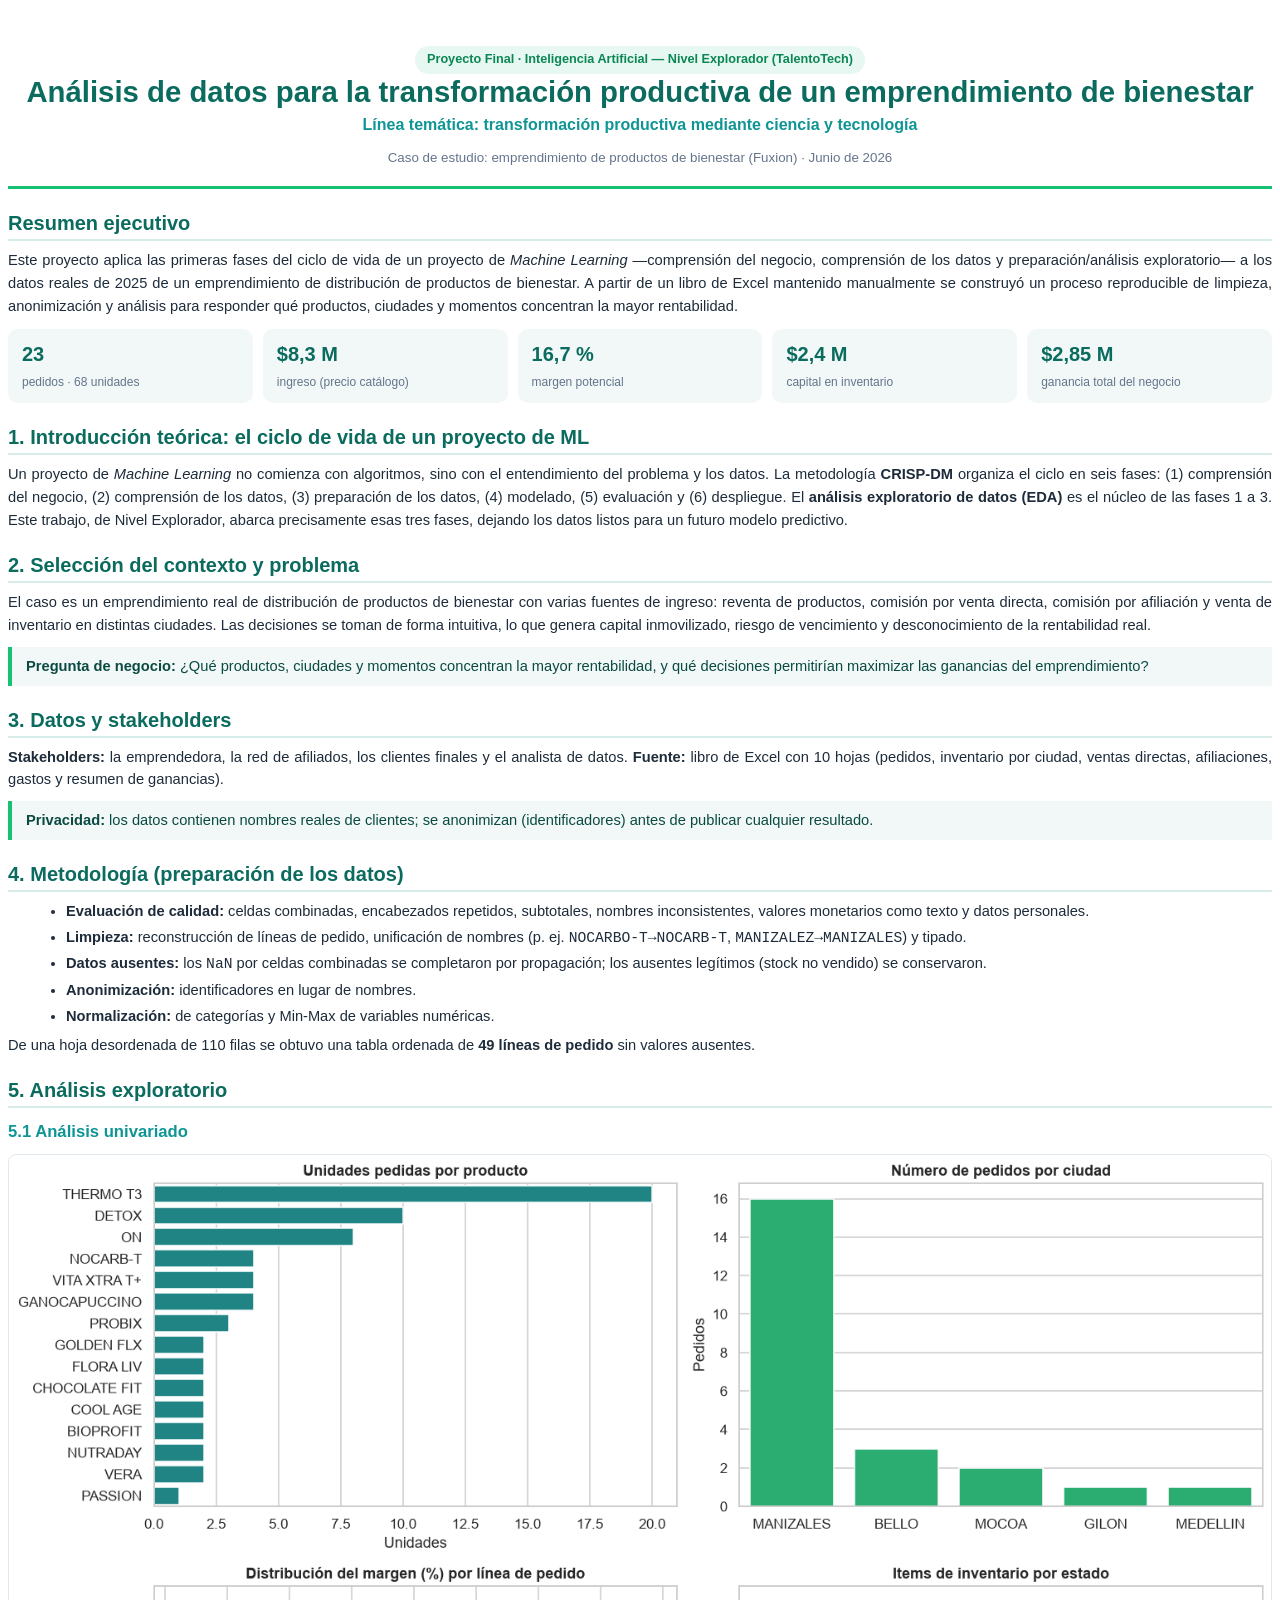
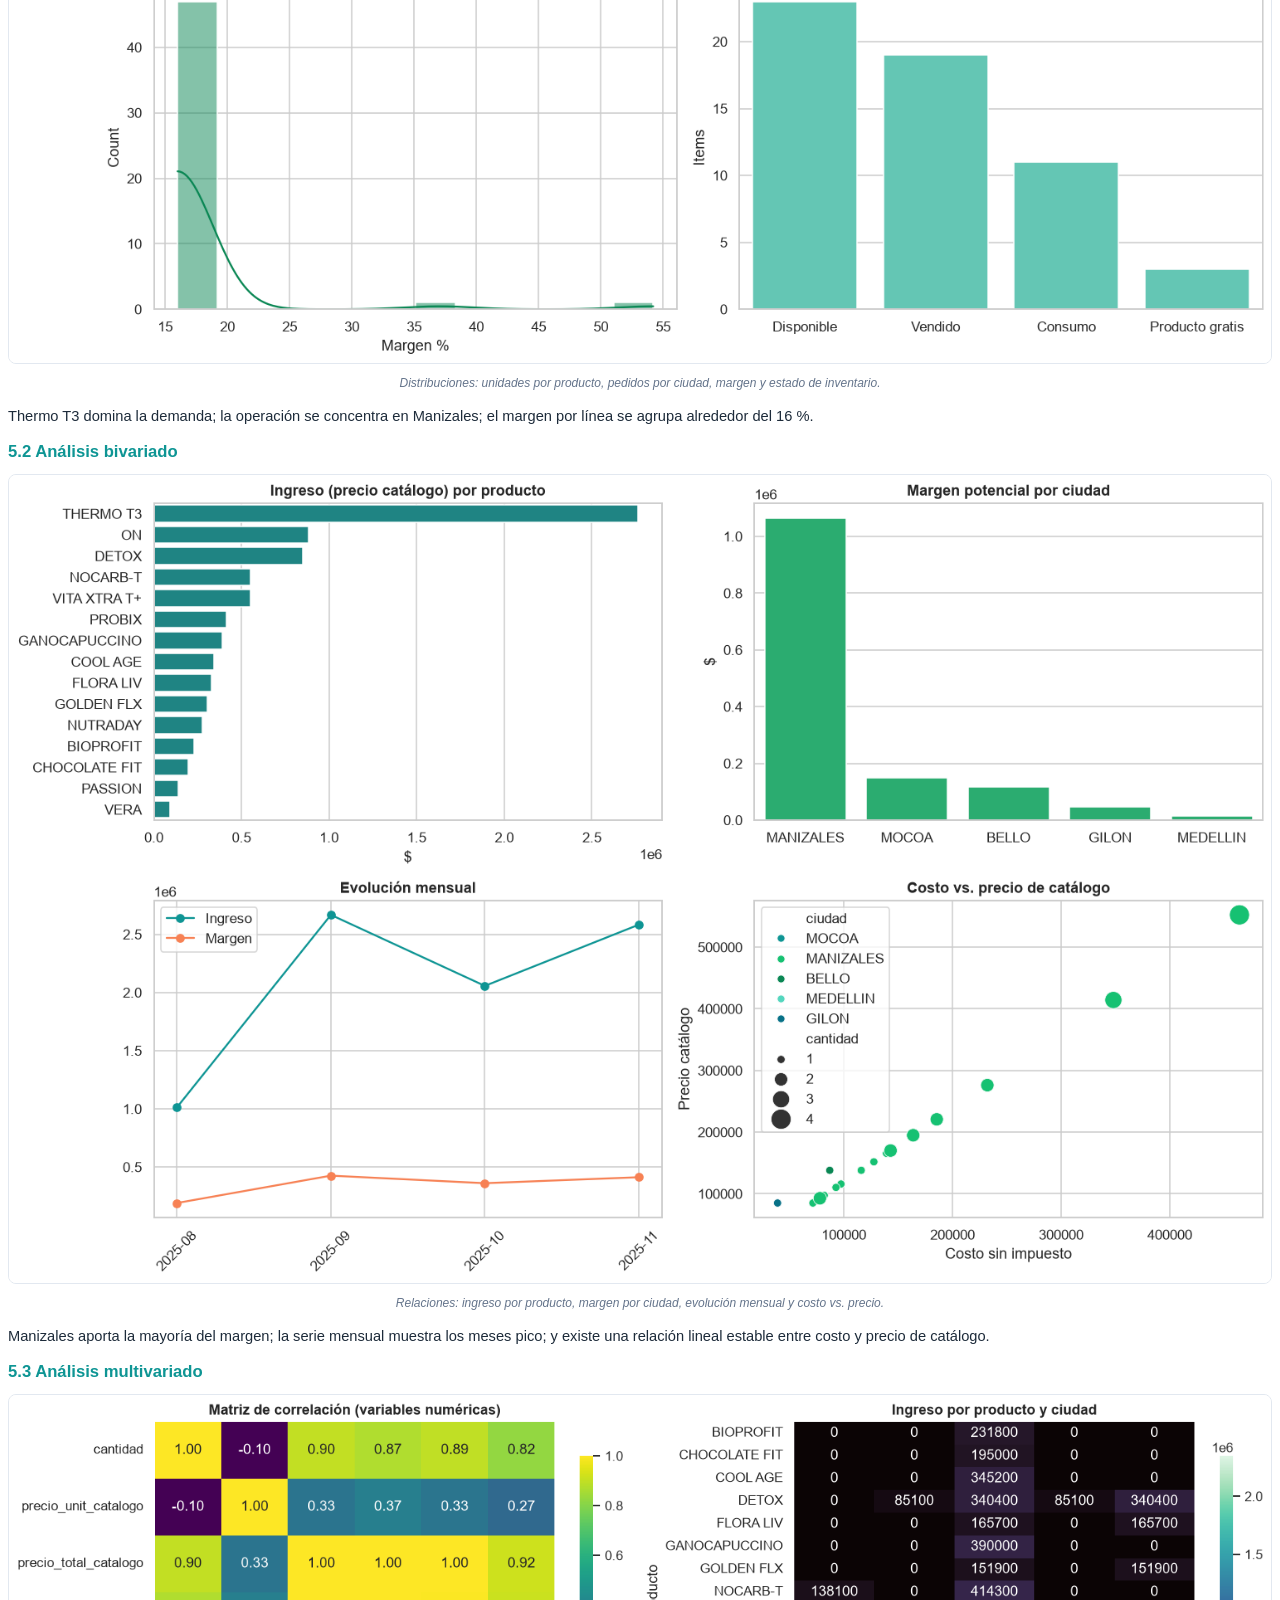
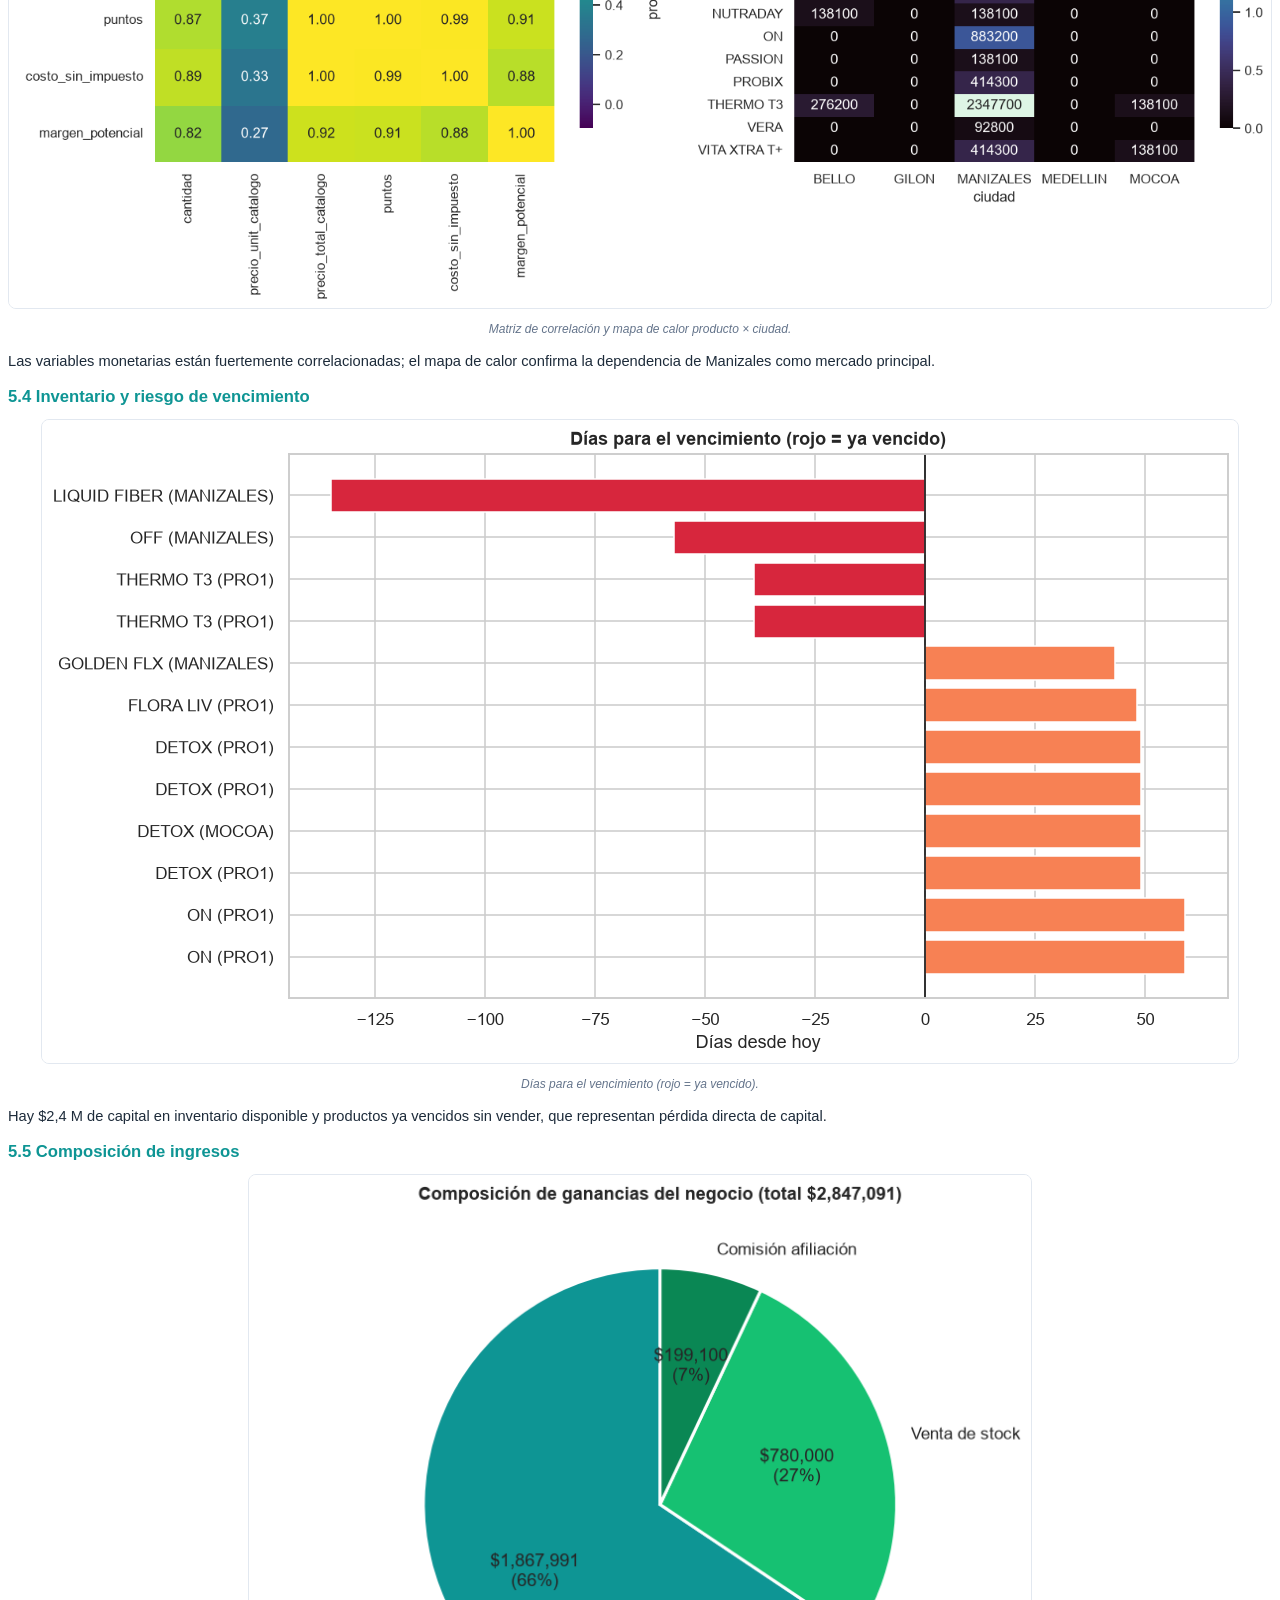
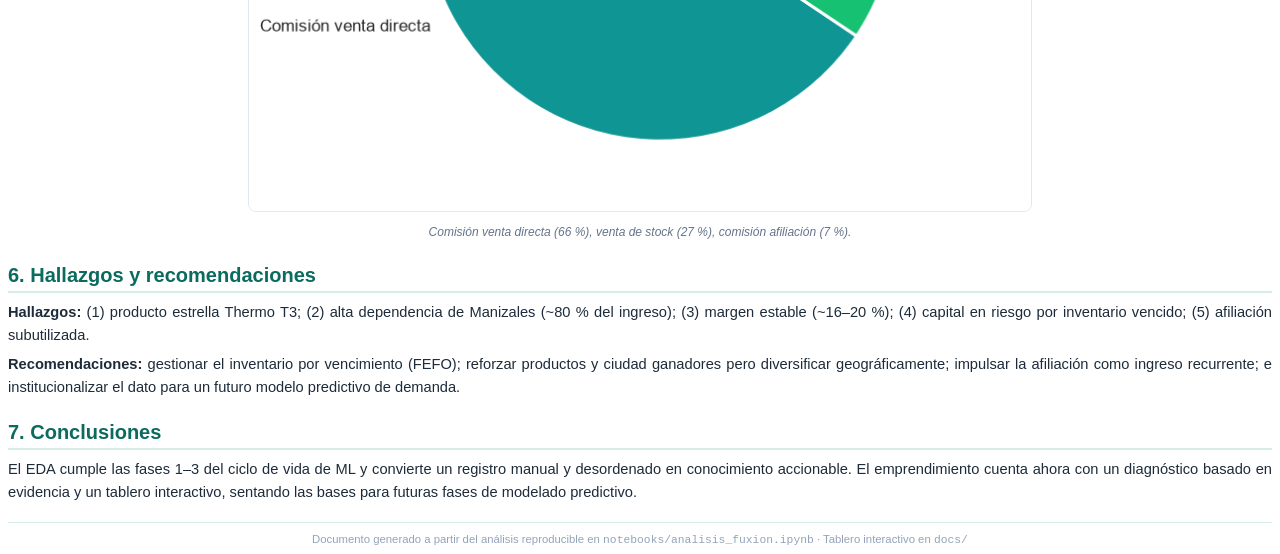
==== informe/informe.html @ 834c7122 "Informe del proyecto en PDF y guia de uso - Informe en Markdown, HTML imprimible y PDF con el analis" ====
<!DOCTYPE html>
<html lang="es">
<head>
<meta charset="UTF-8" />
<title>Informe — Análisis de datos Fuxion</title>
<style>
  @page { size: A4; margin: 18mm 16mm; }
  * { box-sizing: border-box; }
  body { font-family: "Segoe UI", Arial, sans-serif; color: #1d2b3a; line-height: 1.55; font-size: 11pt; }
  h1,h2,h3 { color: #0a6b5e; line-height: 1.2; }
  h1 { font-size: 22pt; margin: 0 0 4px; }
  h2 { font-size: 15pt; margin: 22px 0 8px; border-bottom: 2px solid #d7ece8; padding-bottom: 4px; }
  h3 { font-size: 12.5pt; margin: 14px 0 4px; color: #0e9594; }
  p { margin: 6px 0; text-align: justify; }
  .portada { text-align: center; padding: 30px 0 18px; border-bottom: 3px solid #16C172; margin-bottom: 18px; }
  .portada .sub { color: #0e9594; font-weight: 600; font-size: 12pt; }
  .portada .meta { color: #64748b; font-size: 10pt; margin-top: 10px; }
  .tag { display:inline-block; background:#e7f7f2; color:#0a8754; padding:4px 12px; border-radius:999px; font-size:9.5pt; font-weight:600; margin-top:8px;}
  blockquote { background:#f1f8f7; border-left:4px solid #16C172; margin:10px 0; padding:8px 14px; color:#0a4a42; }
  figure { margin: 12px 0; text-align: center; page-break-inside: avoid; }
  figure img { max-width: 100%; border: 1px solid #e2e8f0; border-radius: 8px; }
  figcaption { font-size: 9pt; color: #64748b; margin-top: 4px; font-style: italic; }
  ul, ol { margin: 6px 0 6px 18px; }
  li { margin: 3px 0; }
  table { width:100%; border-collapse: collapse; font-size: 9.5pt; margin: 8px 0; }
  th,td { border:1px solid #d7ece8; padding:5px 8px; text-align:right; }
  th { background:#0e9594; color:#fff; } td:first-child, th:first-child { text-align:left; }
  .kpis { display:flex; flex-wrap:wrap; gap:10px; margin:12px 0; }
  .kpi { flex:1 1 150px; background:#f1f8f7; border-radius:10px; padding:10px 14px; }
  .kpi b { display:block; font-size:15pt; color:#0a6b5e; }
  .kpi span { font-size:9pt; color:#64748b; }
  .pagebreak { page-break-before: always; }
  .footer { margin-top:18px; border-top:1px solid #d7ece8; padding-top:8px; font-size:8.5pt; color:#94a3b8; text-align:center; }
</style>
</head>
<body>

<div class="portada">
  <div class="tag">Proyecto Final · Inteligencia Artificial — Nivel Explorador (TalentoTech)</div>
  <h1>Análisis de datos para la transformación productiva de un emprendimiento de bienestar</h1>
  <div class="sub">Línea temática: transformación productiva mediante ciencia y tecnología</div>
  <div class="meta">Caso de estudio: emprendimiento de productos de bienestar (Fuxion) · Junio de 2026</div>
</div>

<h2>Resumen ejecutivo</h2>
<p>Este proyecto aplica las primeras fases del ciclo de vida de un proyecto de <i>Machine
Learning</i> —comprensión del negocio, comprensión de los datos y preparación/análisis
exploratorio— a los datos reales de 2025 de un emprendimiento de distribución de productos de
bienestar. A partir de un libro de Excel mantenido manualmente se construyó un proceso
reproducible de limpieza, anonimización y análisis para responder qué productos, ciudades y
momentos concentran la mayor rentabilidad.</p>

<div class="kpis">
  <div class="kpi"><b>23</b><span>pedidos · 68 unidades</span></div>
  <div class="kpi"><b>$8,3 M</b><span>ingreso (precio catálogo)</span></div>
  <div class="kpi"><b>16,7 %</b><span>margen potencial</span></div>
  <div class="kpi"><b>$2,4 M</b><span>capital en inventario</span></div>
  <div class="kpi"><b>$2,85 M</b><span>ganancia total del negocio</span></div>
</div>

<h2>1. Introducción teórica: el ciclo de vida de un proyecto de ML</h2>
<p>Un proyecto de <i>Machine Learning</i> no comienza con algoritmos, sino con el
entendimiento del problema y los datos. La metodología <b>CRISP-DM</b> organiza el ciclo en
seis fases: (1) comprensión del negocio, (2) comprensión de los datos, (3) preparación de los
datos, (4) modelado, (5) evaluación y (6) despliegue. El <b>análisis exploratorio de datos
(EDA)</b> es el núcleo de las fases 1 a 3. Este trabajo, de Nivel Explorador, abarca
precisamente esas tres fases, dejando los datos listos para un futuro modelo predictivo.</p>

<h2>2. Selección del contexto y problema</h2>
<p>El caso es un emprendimiento real de distribución de productos de bienestar con varias
fuentes de ingreso: reventa de productos, comisión por venta directa, comisión por afiliación
y venta de inventario en distintas ciudades. Las decisiones se toman de forma intuitiva, lo
que genera capital inmovilizado, riesgo de vencimiento y desconocimiento de la rentabilidad
real.</p>
<blockquote><b>Pregunta de negocio:</b> ¿Qué productos, ciudades y momentos concentran la
mayor rentabilidad, y qué decisiones permitirían maximizar las ganancias del emprendimiento?</blockquote>

<h2>3. Datos y stakeholders</h2>
<p><b>Stakeholders:</b> la emprendedora, la red de afiliados, los clientes finales y el
analista de datos. <b>Fuente:</b> libro de Excel con 10 hojas (pedidos, inventario por ciudad,
ventas directas, afiliaciones, gastos y resumen de ganancias).</p>
<blockquote><b>Privacidad:</b> los datos contienen nombres reales de clientes; se anonimizan
(identificadores) antes de publicar cualquier resultado.</blockquote>

<h2>4. Metodología (preparación de los datos)</h2>
<ul>
  <li><b>Evaluación de calidad:</b> celdas combinadas, encabezados repetidos, subtotales,
  nombres inconsistentes, valores monetarios como texto y datos personales.</li>
  <li><b>Limpieza:</b> reconstrucción de líneas de pedido, unificación de nombres
  (p. ej. <code>NOCARBO-T→NOCARB-T</code>, <code>MANIZALEZ→MANIZALES</code>) y tipado.</li>
  <li><b>Datos ausentes:</b> los <code>NaN</code> por celdas combinadas se completaron por
  propagación; los ausentes legítimos (stock no vendido) se conservaron.</li>
  <li><b>Anonimización:</b> identificadores en lugar de nombres.</li>
  <li><b>Normalización:</b> de categorías y Min-Max de variables numéricas.</li>
</ul>
<p>De una hoja desordenada de 110 filas se obtuvo una tabla ordenada de <b>49 líneas de
pedido</b> sin valores ausentes.</p>

<div class="pagebreak"></div>
<h2>5. Análisis exploratorio</h2>

<h3>5.1 Análisis univariado</h3>
<figure><img src="figuras/univariado.png" alt="univariado" />
<figcaption>Distribuciones: unidades por producto, pedidos por ciudad, margen y estado de inventario.</figcaption></figure>
<p>Thermo T3 domina la demanda; la operación se concentra en Manizales; el margen por línea
se agrupa alrededor del 16 %.</p>

<h3>5.2 Análisis bivariado</h3>
<figure><img src="figuras/bivariado.png" alt="bivariado" />
<figcaption>Relaciones: ingreso por producto, margen por ciudad, evolución mensual y costo vs. precio.</figcaption></figure>
<p>Manizales aporta la mayoría del margen; la serie mensual muestra los meses pico; y existe
una relación lineal estable entre costo y precio de catálogo.</p>

<h3>5.3 Análisis multivariado</h3>
<figure><img src="figuras/multivariado.png" alt="multivariado" />
<figcaption>Matriz de correlación y mapa de calor producto × ciudad.</figcaption></figure>
<p>Las variables monetarias están fuertemente correlacionadas; el mapa de calor confirma la
dependencia de Manizales como mercado principal.</p>

<h3>5.4 Inventario y riesgo de vencimiento</h3>
<figure><img src="figuras/vencimientos.png" alt="vencimientos" />
<figcaption>Días para el vencimiento (rojo = ya vencido).</figcaption></figure>
<p>Hay $2,4 M de capital en inventario disponible y productos ya vencidos sin vender, que
representan pérdida directa de capital.</p>

<h3>5.5 Composición de ingresos</h3>
<figure><img src="figuras/ingresos.png" alt="ingresos" style="max-width:62%" />
<figcaption>Comisión venta directa (66 %), venta de stock (27 %), comisión afiliación (7 %).</figcaption></figure>

<h2>6. Hallazgos y recomendaciones</h2>
<p><b>Hallazgos:</b> (1) producto estrella Thermo T3; (2) alta dependencia de Manizales
(~80 % del ingreso); (3) margen estable (~16–20 %); (4) capital en riesgo por inventario
vencido; (5) afiliación subutilizada.</p>
<p><b>Recomendaciones:</b> gestionar el inventario por vencimiento (FEFO); reforzar productos
y ciudad ganadores pero diversificar geográficamente; impulsar la afiliación como ingreso
recurrente; e institucionalizar el dato para un futuro modelo predictivo de demanda.</p>

<h2>7. Conclusiones</h2>
<p>El EDA cumple las fases 1–3 del ciclo de vida de ML y convierte un registro manual y
desordenado en conocimiento accionable. El emprendimiento cuenta ahora con un diagnóstico
basado en evidencia y un tablero interactivo, sentando las bases para futuras fases de
modelado predictivo.</p>

<div class="footer">Documento generado a partir del análisis reproducible en
<code>notebooks/analisis_fuxion.ipynb</code> · Tablero interactivo en <code>docs/</code></div>

</body>
</html>
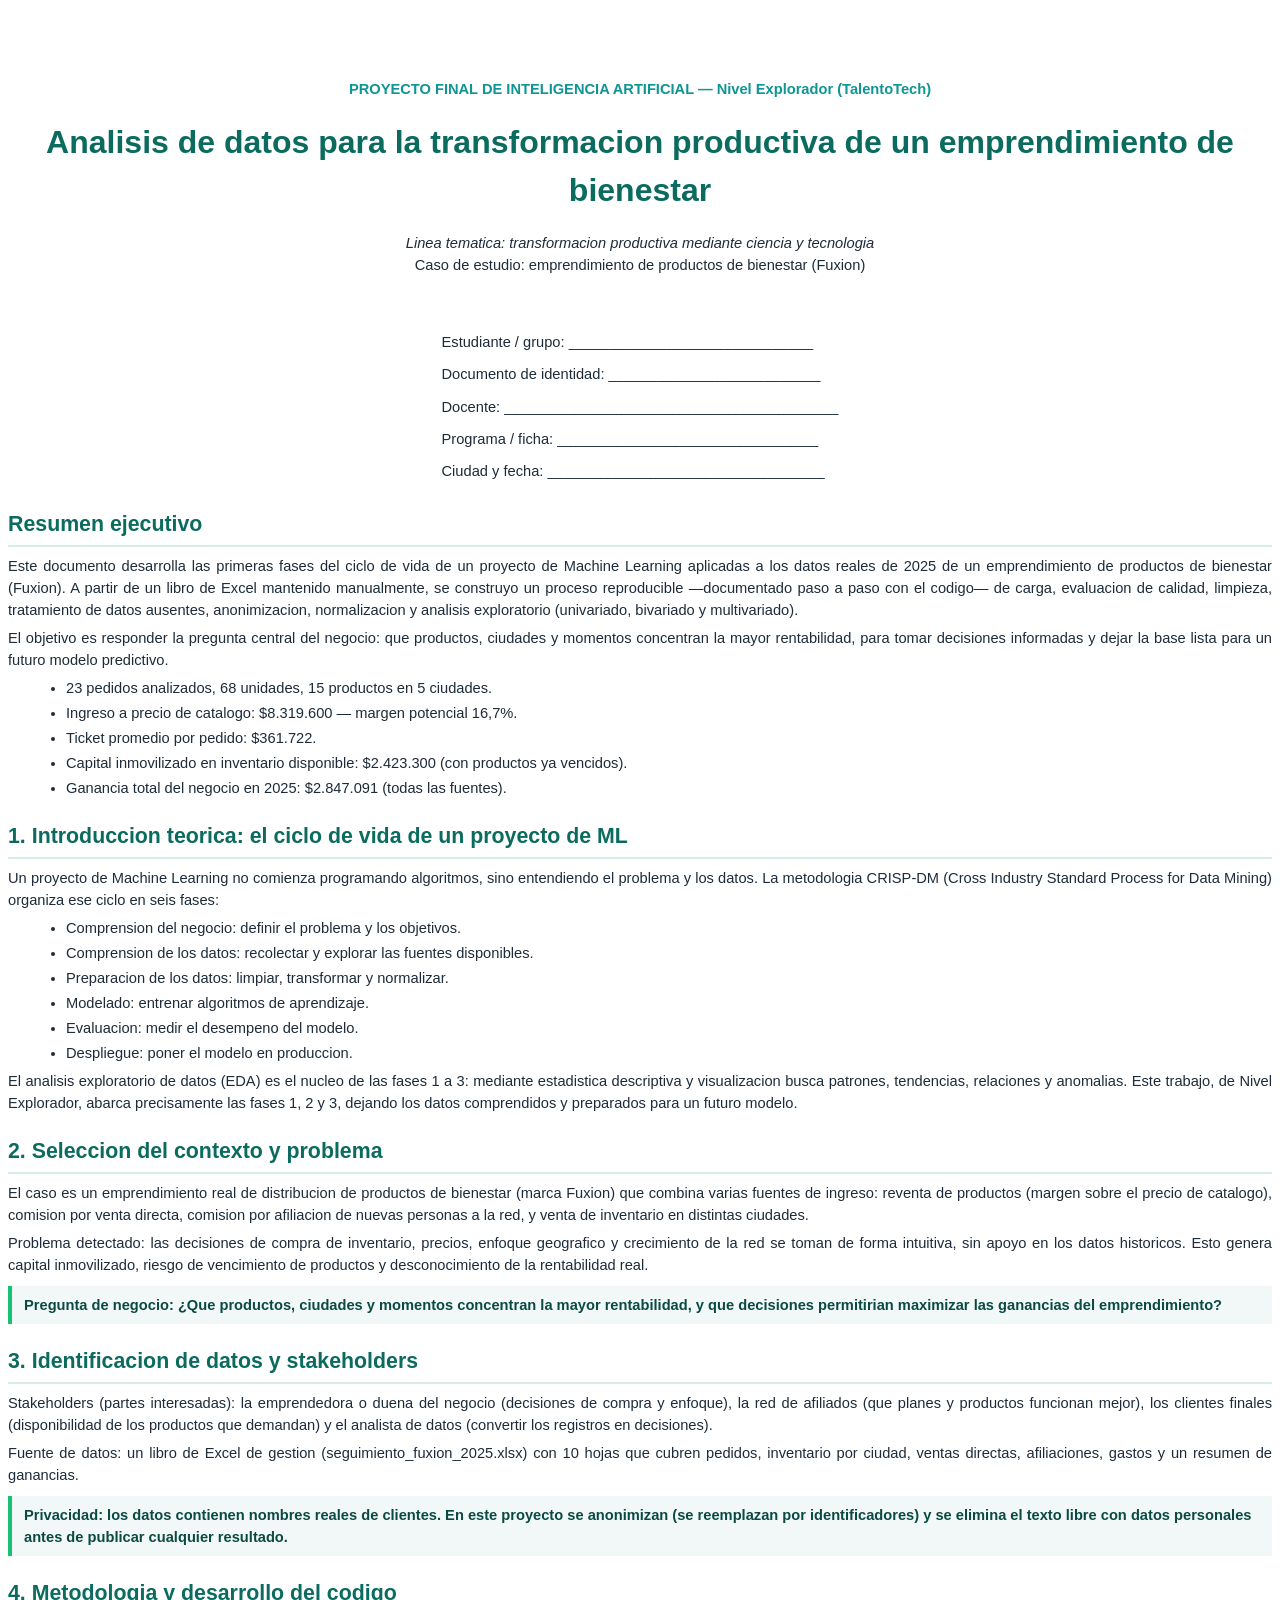
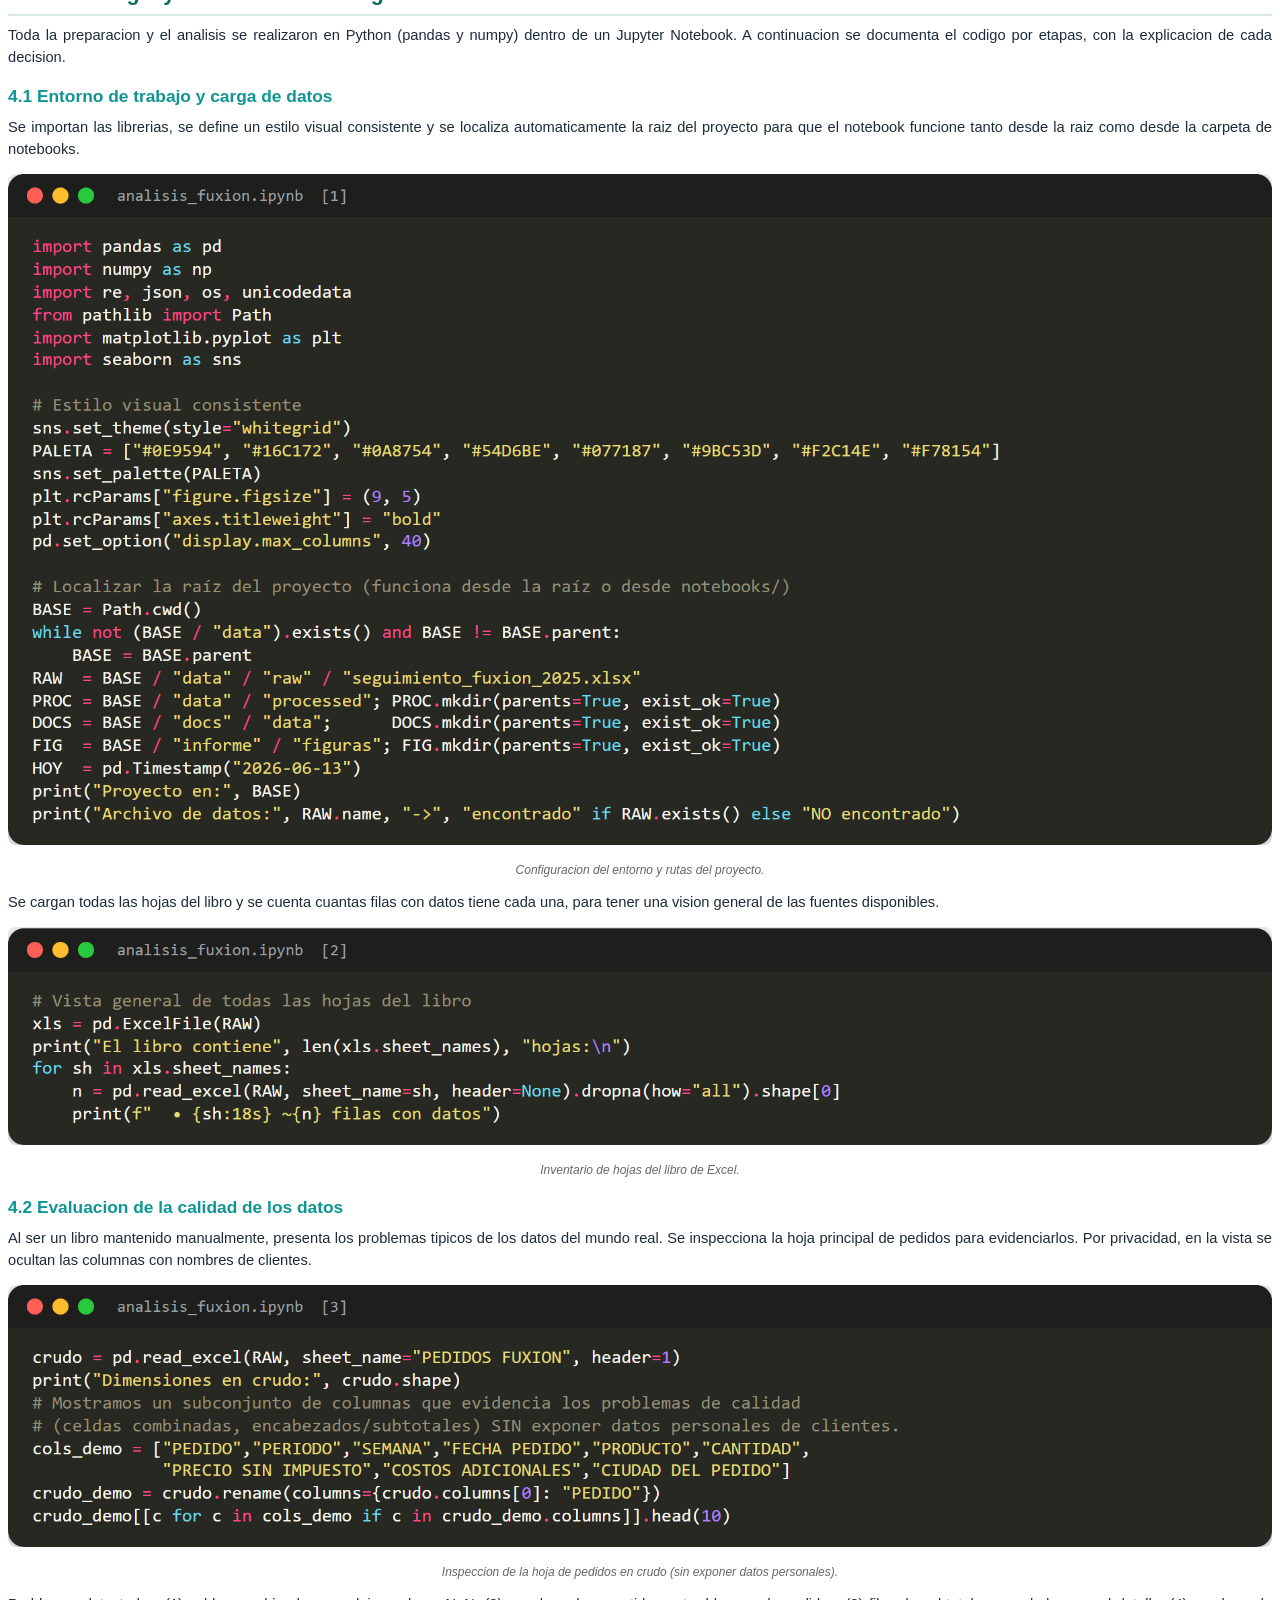
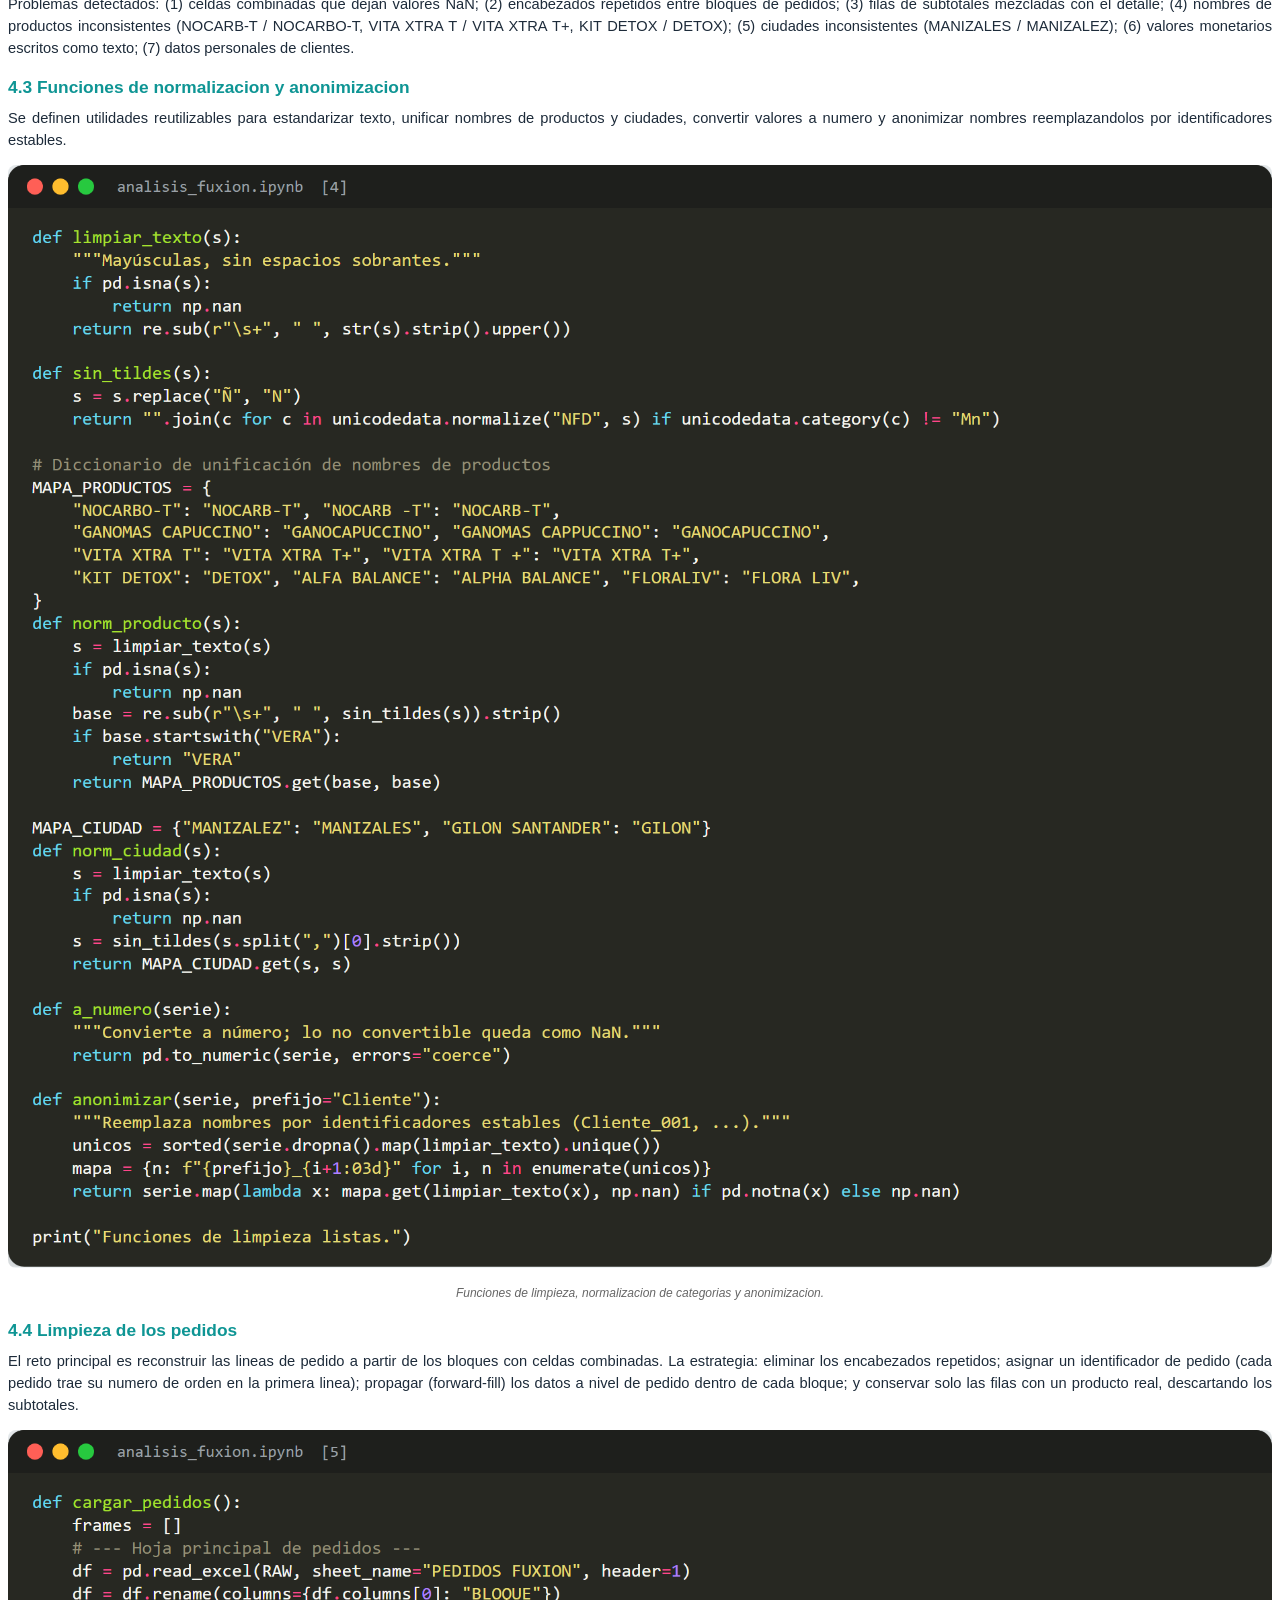
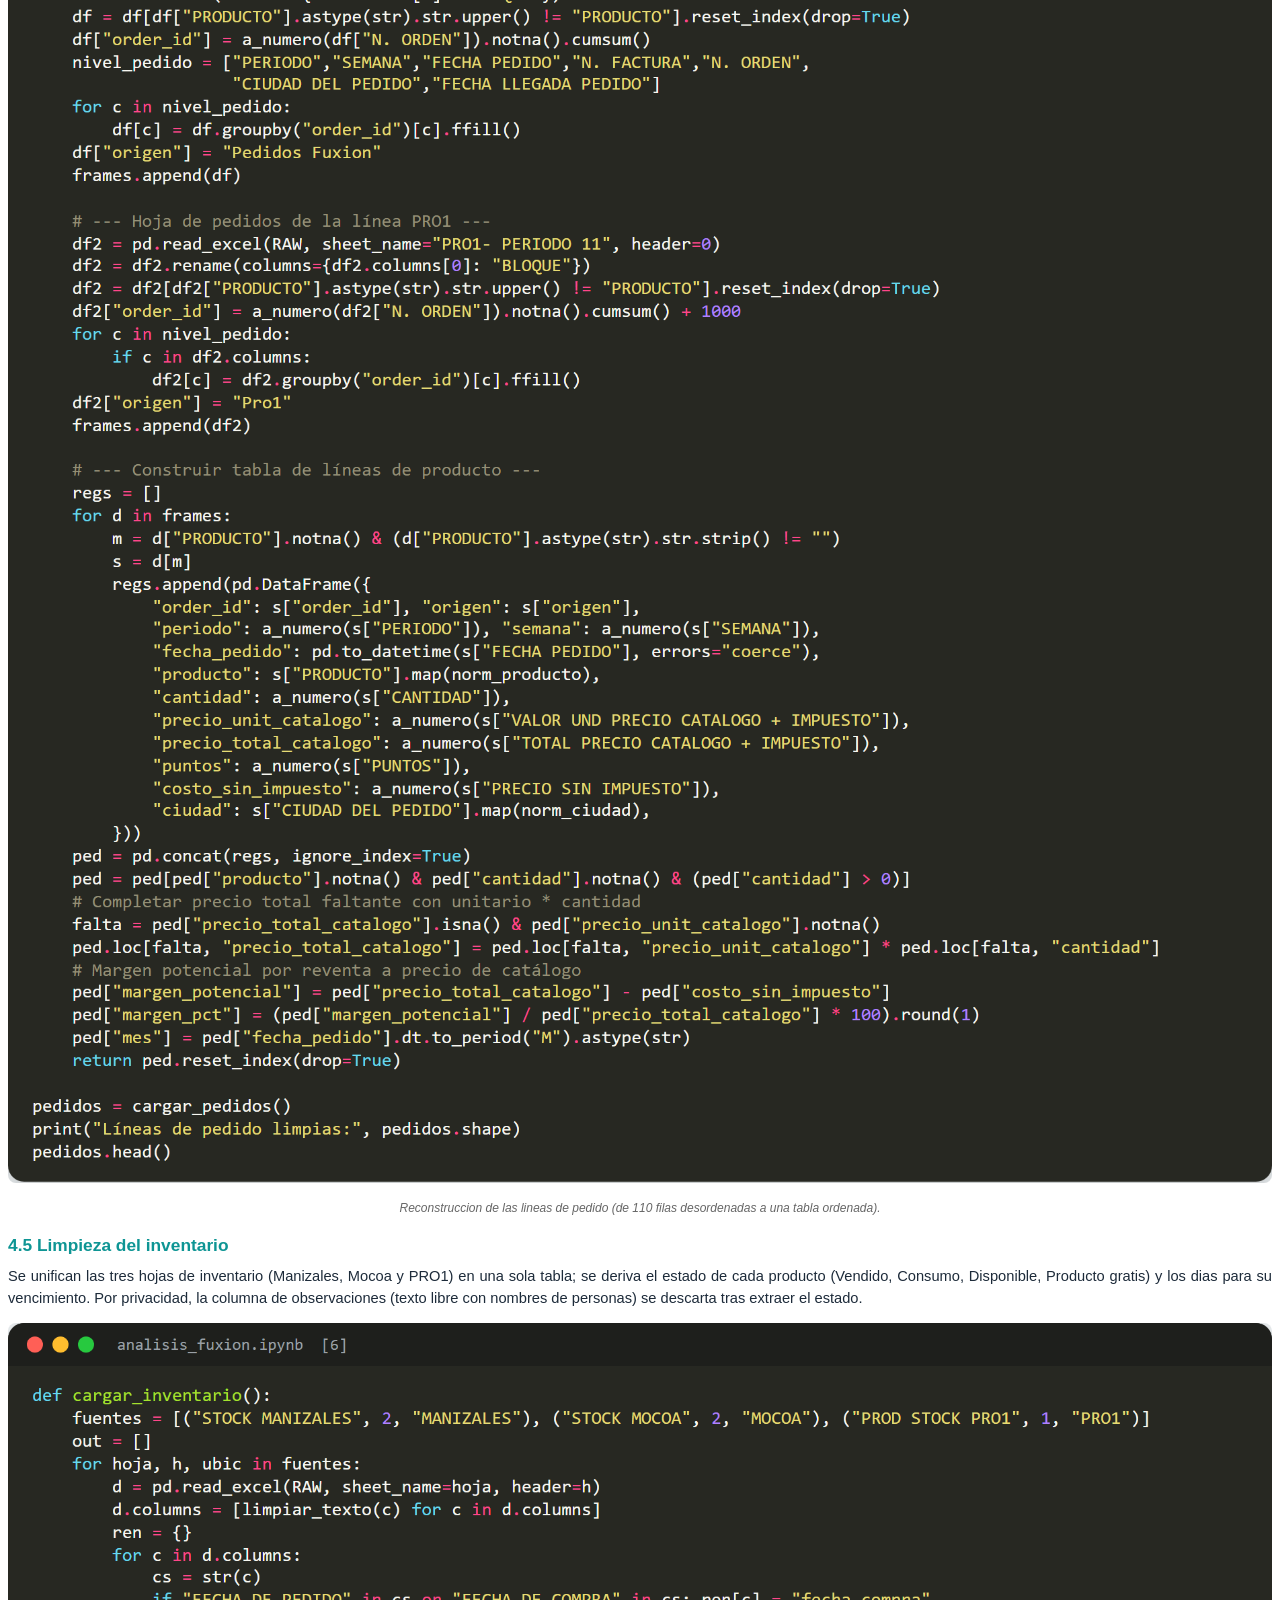
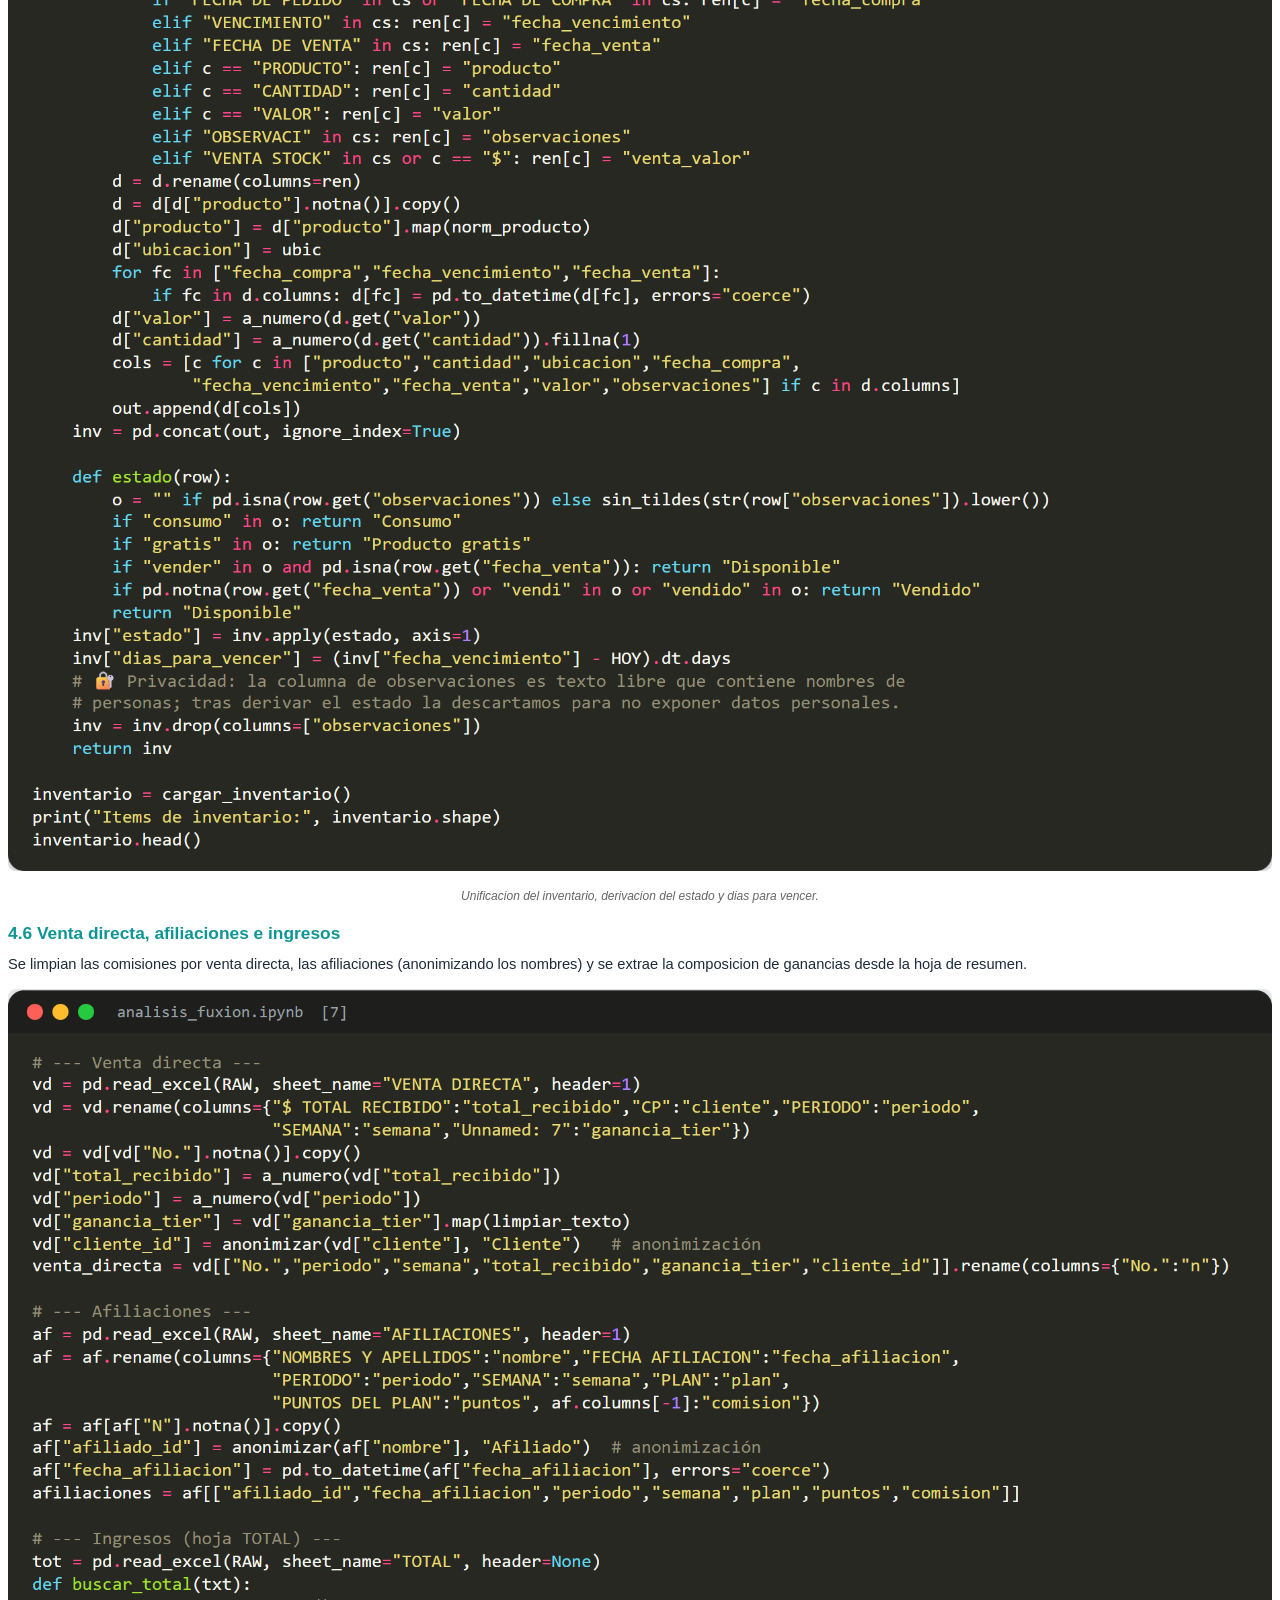
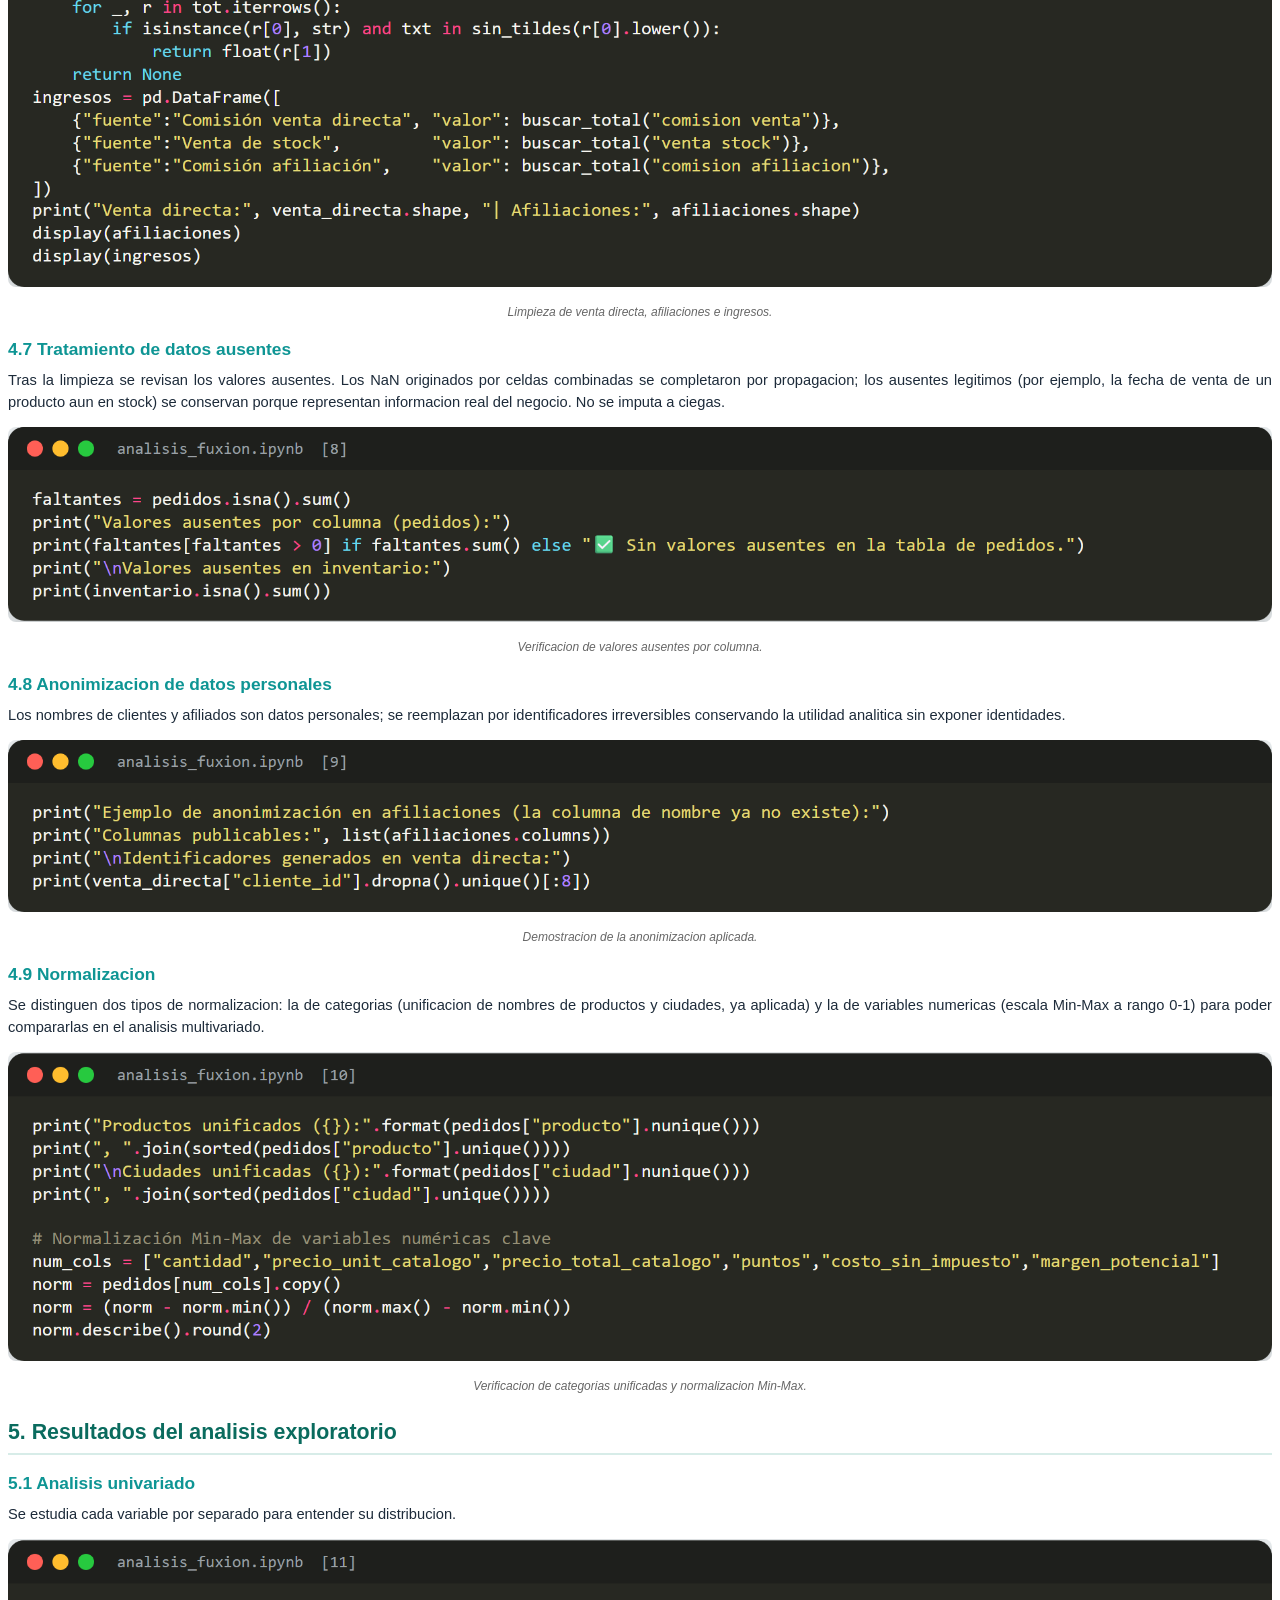
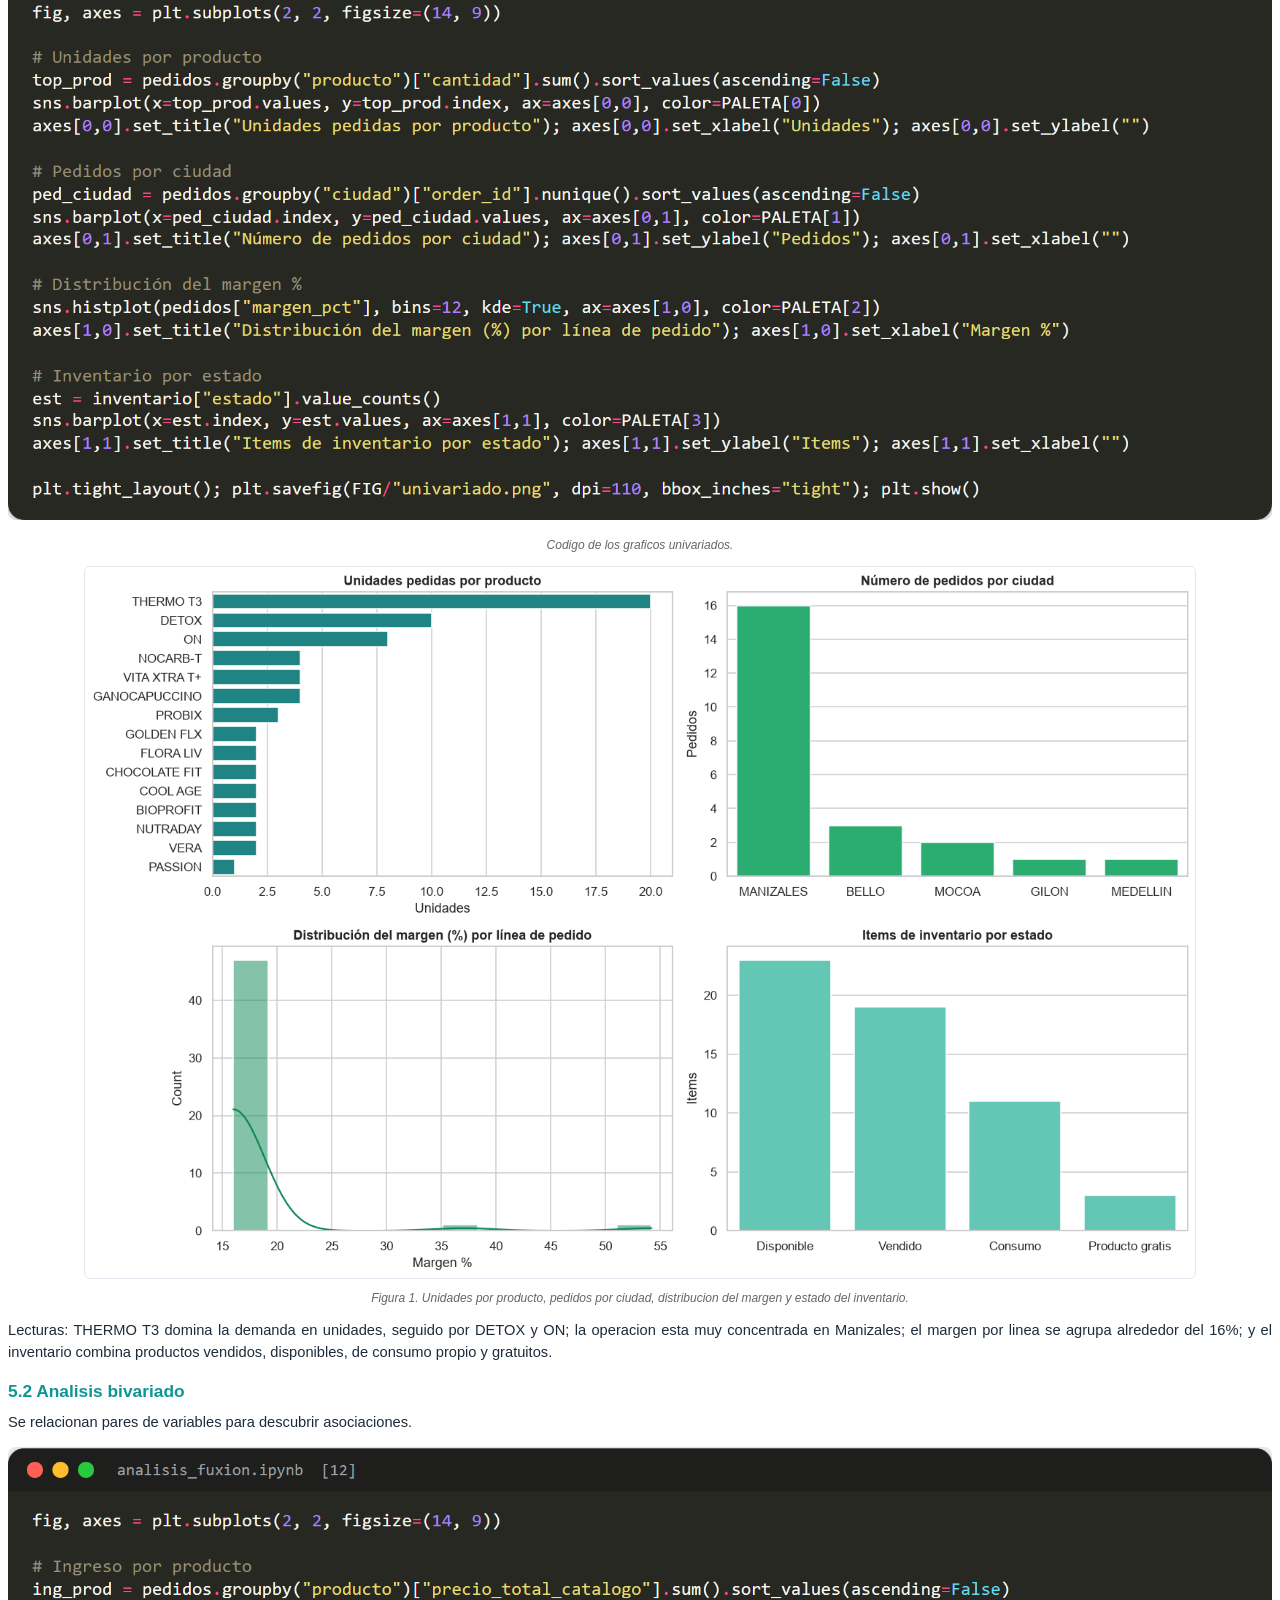
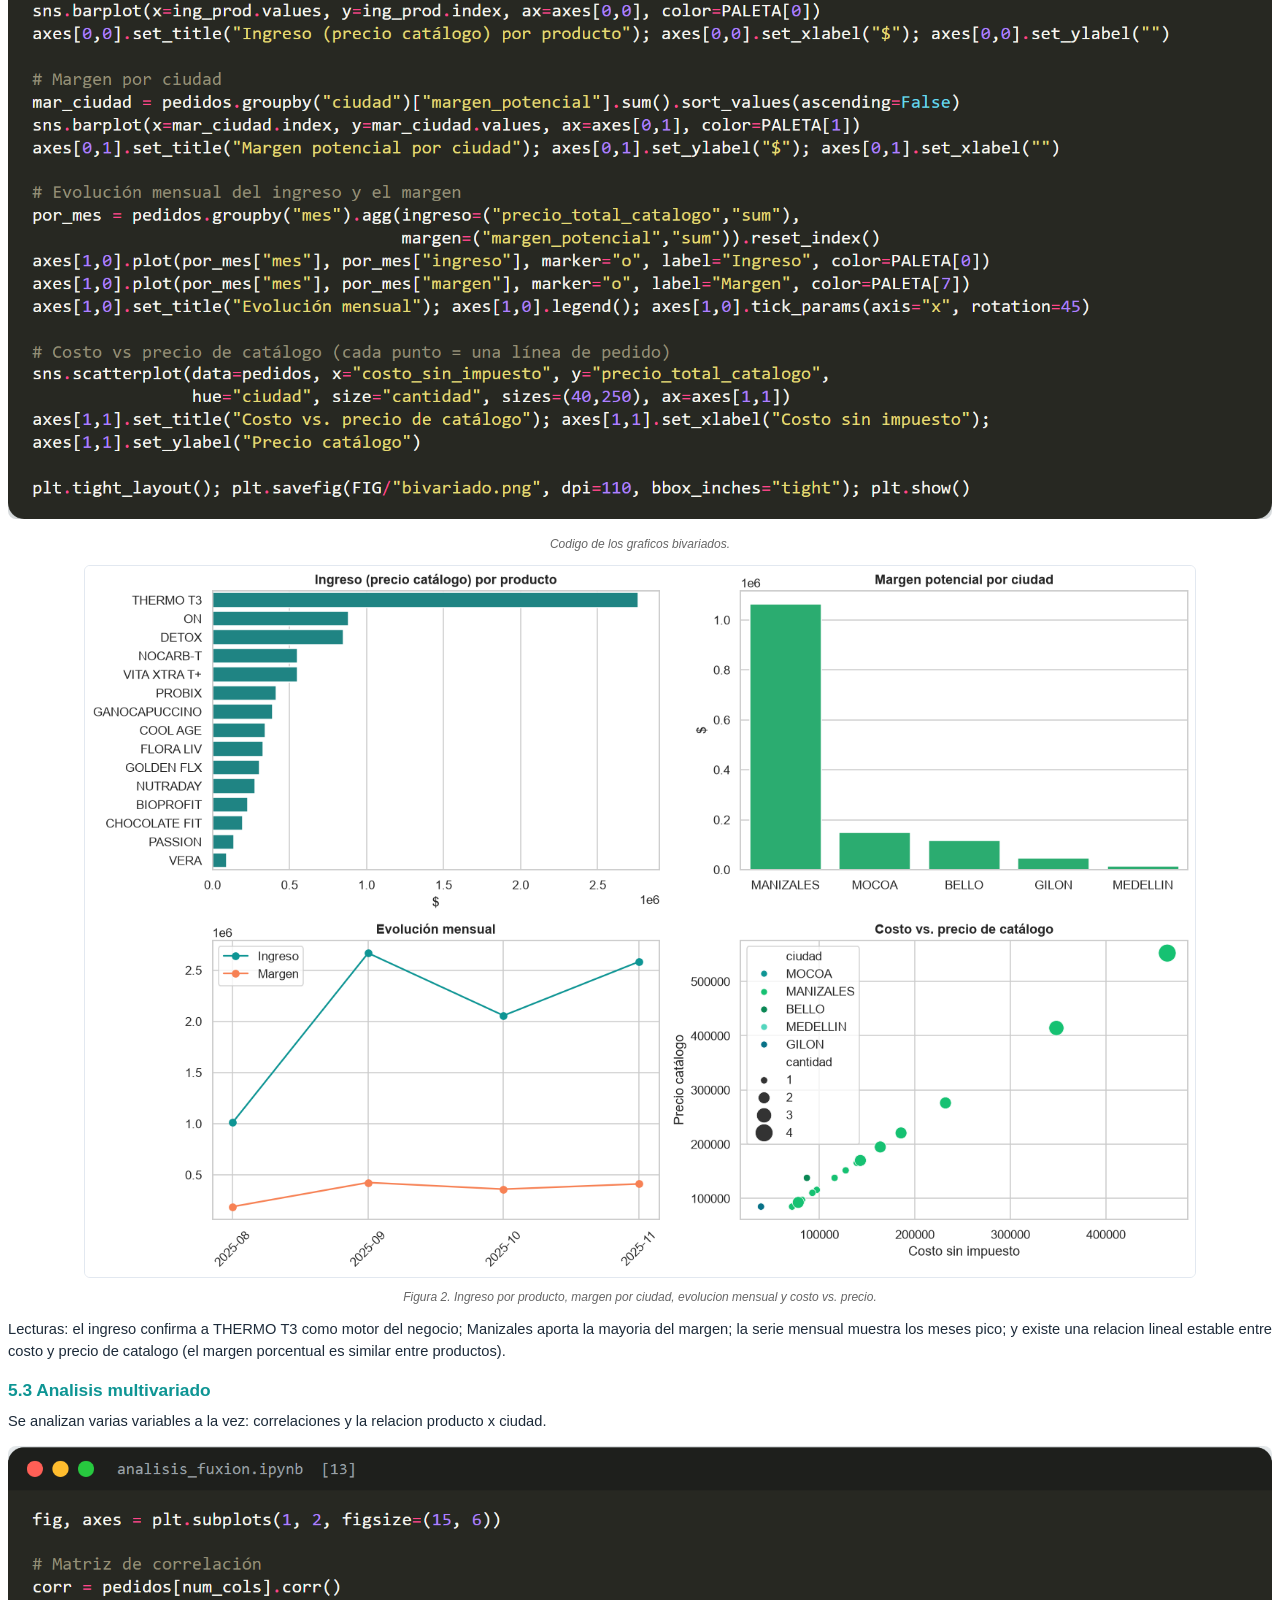
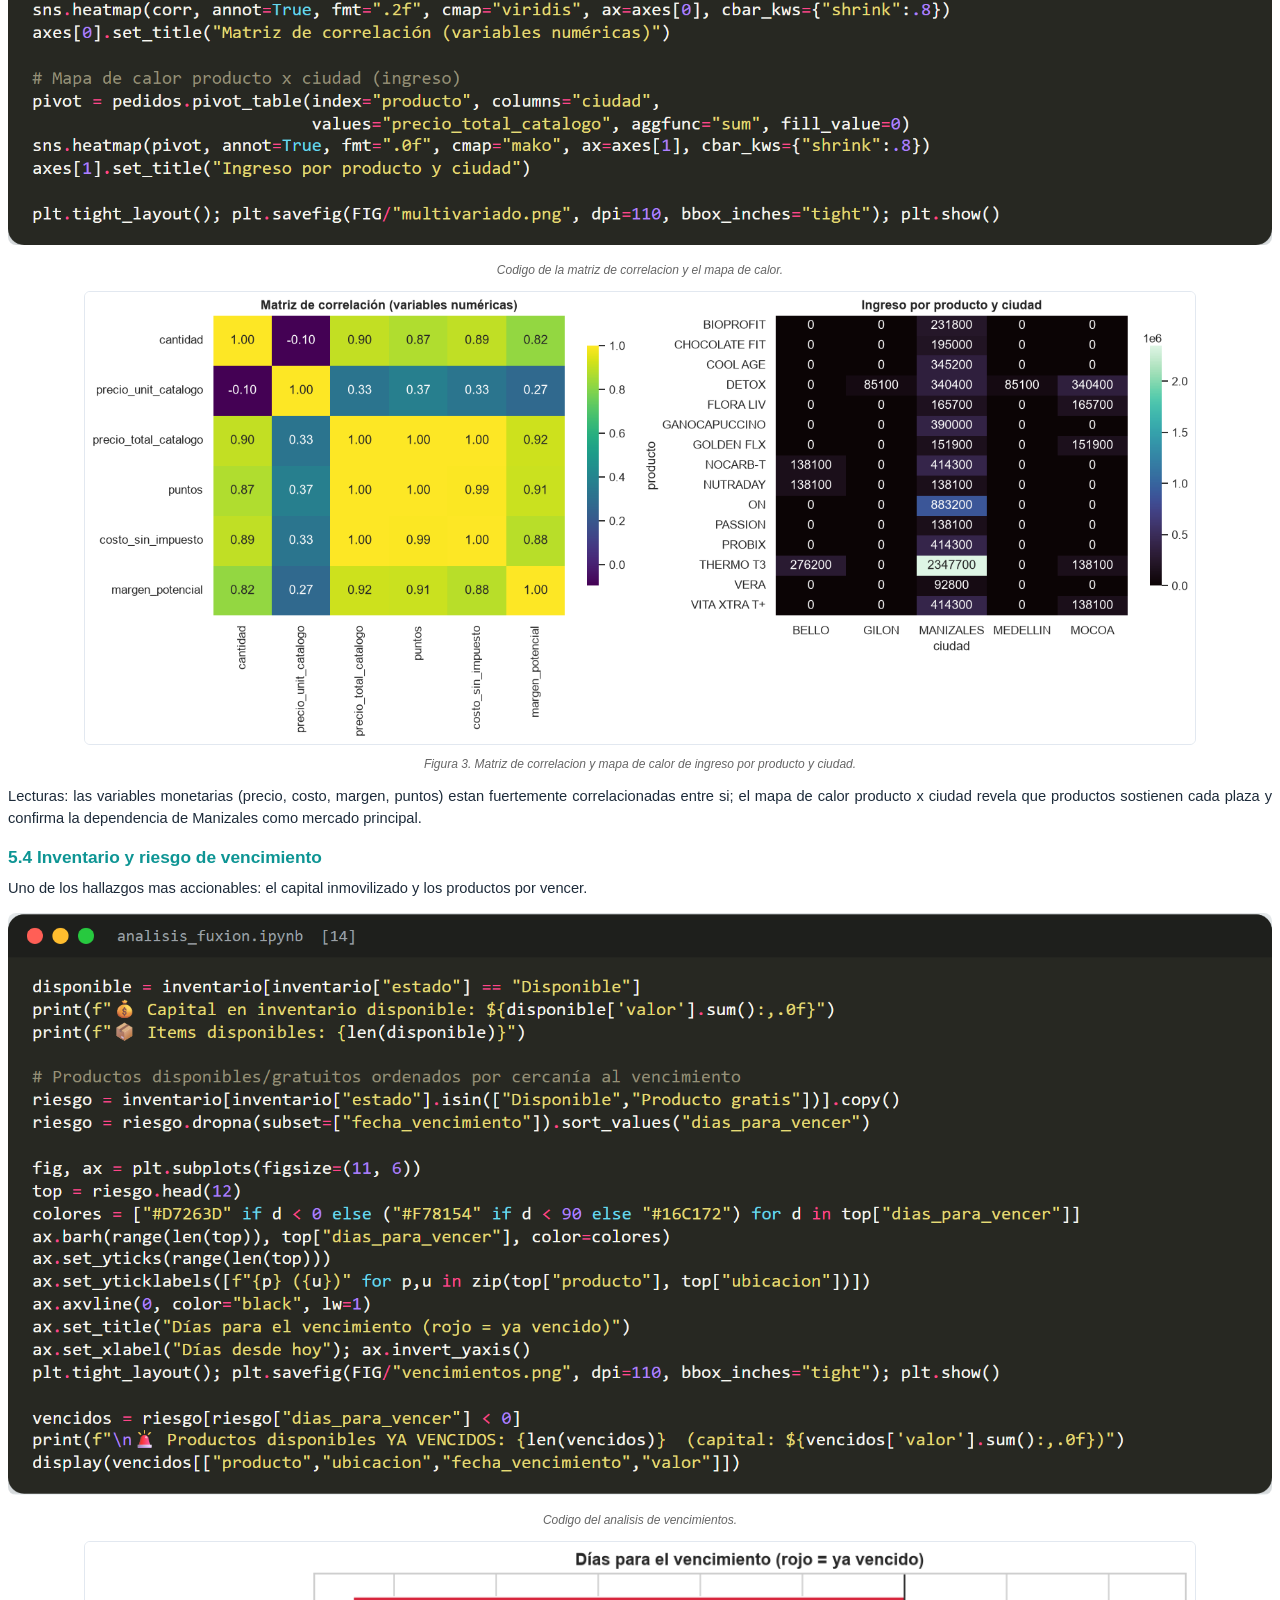
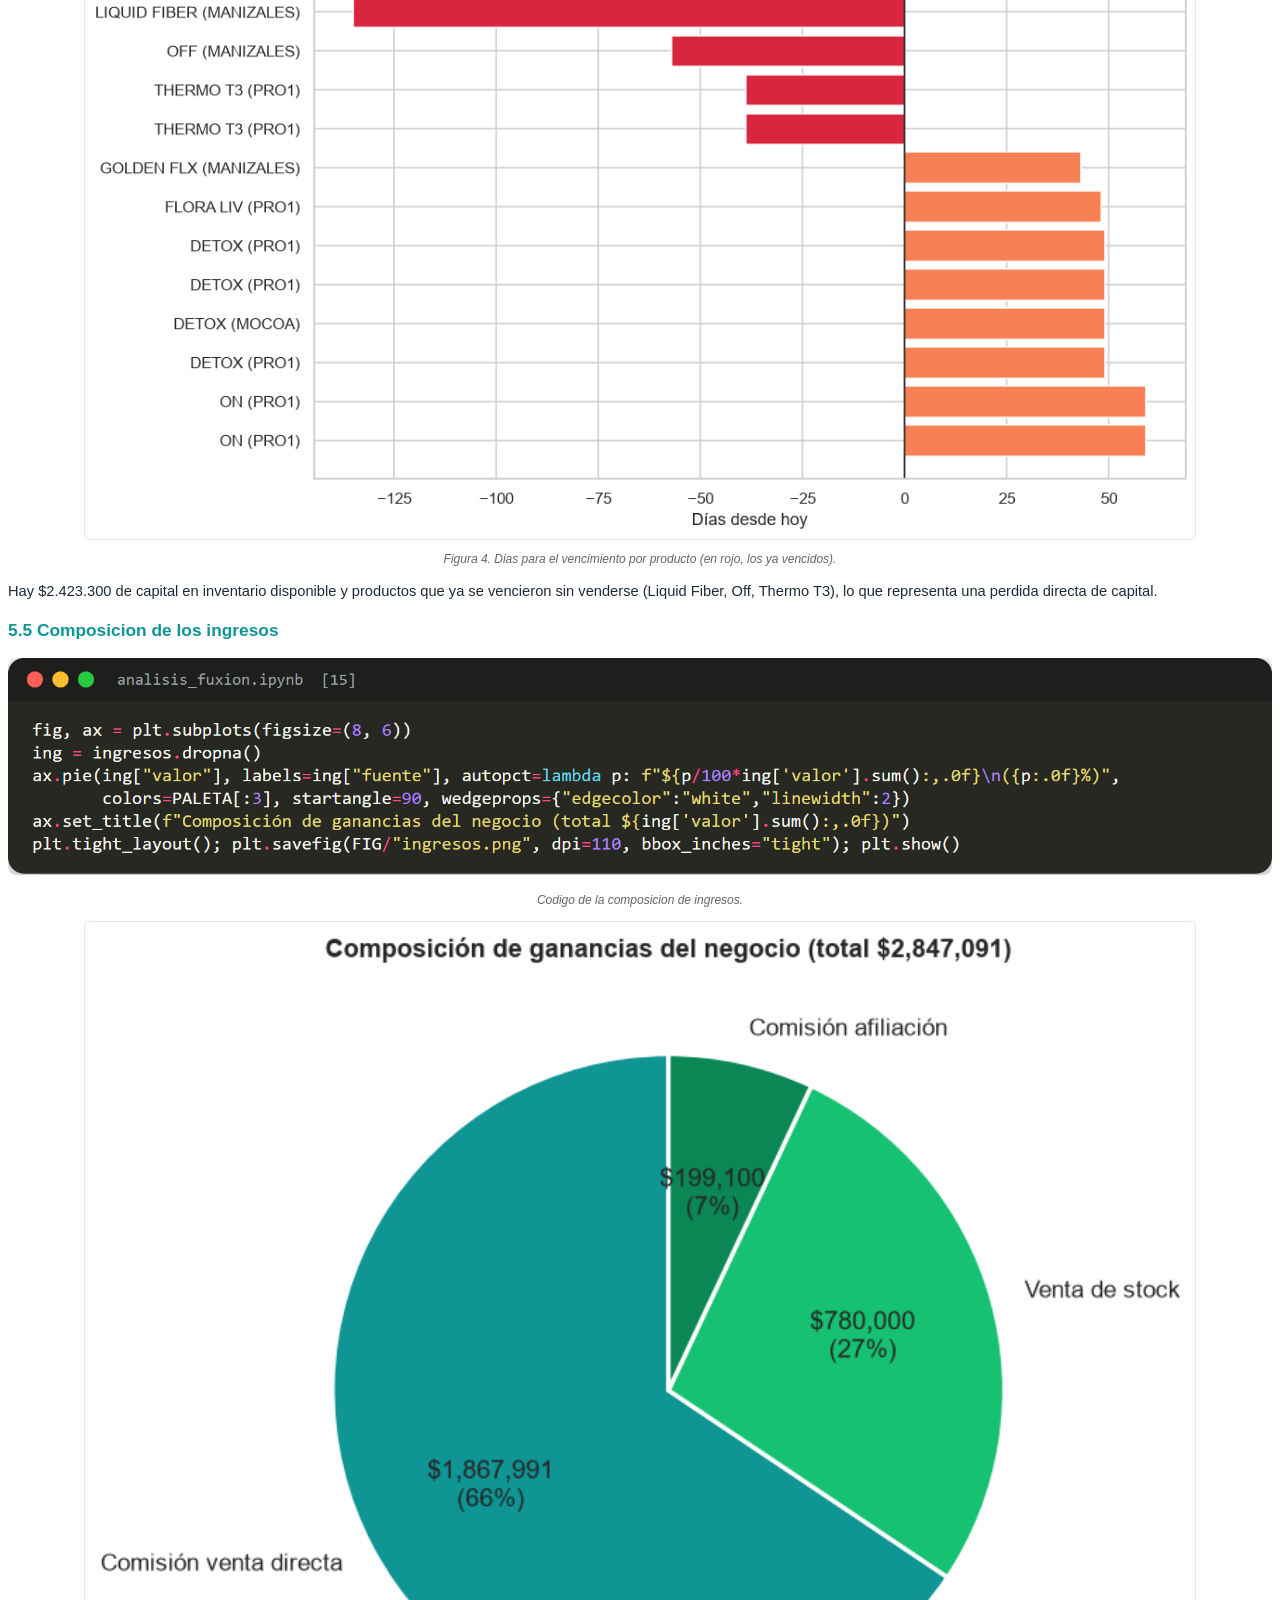
==== commit 2e63adf5: "Informe detallado con capturas de codigo (PDF, DOCX editable, MD y HTML) - Version ampliada del info" ====
--- a/informe/informe.html
+++ b/informe/informe.html
@@ -1,148 +1,139 @@
-<!DOCTYPE html>
-<html lang="es">
-<head>
-<meta charset="UTF-8" />
-<title>Informe — Análisis de datos Fuxion</title>
-<style>
-  @page { size: A4; margin: 18mm 16mm; }
-  * { box-sizing: border-box; }
-  body { font-family: "Segoe UI", Arial, sans-serif; color: #1d2b3a; line-height: 1.55; font-size: 11pt; }
-  h1,h2,h3 { color: #0a6b5e; line-height: 1.2; }
-  h1 { font-size: 22pt; margin: 0 0 4px; }
-  h2 { font-size: 15pt; margin: 22px 0 8px; border-bottom: 2px solid #d7ece8; padding-bottom: 4px; }
-  h3 { font-size: 12.5pt; margin: 14px 0 4px; color: #0e9594; }
-  p { margin: 6px 0; text-align: justify; }
-  .portada { text-align: center; padding: 30px 0 18px; border-bottom: 3px solid #16C172; margin-bottom: 18px; }
-  .portada .sub { color: #0e9594; font-weight: 600; font-size: 12pt; }
-  .portada .meta { color: #64748b; font-size: 10pt; margin-top: 10px; }
-  .tag { display:inline-block; background:#e7f7f2; color:#0a8754; padding:4px 12px; border-radius:999px; font-size:9.5pt; font-weight:600; margin-top:8px;}
-  blockquote { background:#f1f8f7; border-left:4px solid #16C172; margin:10px 0; padding:8px 14px; color:#0a4a42; }
-  figure { margin: 12px 0; text-align: center; page-break-inside: avoid; }
-  figure img { max-width: 100%; border: 1px solid #e2e8f0; border-radius: 8px; }
-  figcaption { font-size: 9pt; color: #64748b; margin-top: 4px; font-style: italic; }
-  ul, ol { margin: 6px 0 6px 18px; }
-  li { margin: 3px 0; }
-  table { width:100%; border-collapse: collapse; font-size: 9.5pt; margin: 8px 0; }
-  th,td { border:1px solid #d7ece8; padding:5px 8px; text-align:right; }
-  th { background:#0e9594; color:#fff; } td:first-child, th:first-child { text-align:left; }
-  .kpis { display:flex; flex-wrap:wrap; gap:10px; margin:12px 0; }
-  .kpi { flex:1 1 150px; background:#f1f8f7; border-radius:10px; padding:10px 14px; }
-  .kpi b { display:block; font-size:15pt; color:#0a6b5e; }
-  .kpi span { font-size:9pt; color:#64748b; }
-  .pagebreak { page-break-before: always; }
-  .footer { margin-top:18px; border-top:1px solid #d7ece8; padding-top:8px; font-size:8.5pt; color:#94a3b8; text-align:center; }
-</style>
-</head>
-<body>
-
-<div class="portada">
-  <div class="tag">Proyecto Final · Inteligencia Artificial — Nivel Explorador (TalentoTech)</div>
-  <h1>Análisis de datos para la transformación productiva de un emprendimiento de bienestar</h1>
-  <div class="sub">Línea temática: transformación productiva mediante ciencia y tecnología</div>
-  <div class="meta">Caso de estudio: emprendimiento de productos de bienestar (Fuxion) · Junio de 2026</div>
-</div>
-
-<h2>Resumen ejecutivo</h2>
-<p>Este proyecto aplica las primeras fases del ciclo de vida de un proyecto de <i>Machine
-Learning</i> —comprensión del negocio, comprensión de los datos y preparación/análisis
-exploratorio— a los datos reales de 2025 de un emprendimiento de distribución de productos de
-bienestar. A partir de un libro de Excel mantenido manualmente se construyó un proceso
-reproducible de limpieza, anonimización y análisis para responder qué productos, ciudades y
-momentos concentran la mayor rentabilidad.</p>
-
-<div class="kpis">
-  <div class="kpi"><b>23</b><span>pedidos · 68 unidades</span></div>
-  <div class="kpi"><b>$8,3 M</b><span>ingreso (precio catálogo)</span></div>
-  <div class="kpi"><b>16,7 %</b><span>margen potencial</span></div>
-  <div class="kpi"><b>$2,4 M</b><span>capital en inventario</span></div>
-  <div class="kpi"><b>$2,85 M</b><span>ganancia total del negocio</span></div>
-</div>
-
-<h2>1. Introducción teórica: el ciclo de vida de un proyecto de ML</h2>
-<p>Un proyecto de <i>Machine Learning</i> no comienza con algoritmos, sino con el
-entendimiento del problema y los datos. La metodología <b>CRISP-DM</b> organiza el ciclo en
-seis fases: (1) comprensión del negocio, (2) comprensión de los datos, (3) preparación de los
-datos, (4) modelado, (5) evaluación y (6) despliegue. El <b>análisis exploratorio de datos
-(EDA)</b> es el núcleo de las fases 1 a 3. Este trabajo, de Nivel Explorador, abarca
-precisamente esas tres fases, dejando los datos listos para un futuro modelo predictivo.</p>
-
-<h2>2. Selección del contexto y problema</h2>
-<p>El caso es un emprendimiento real de distribución de productos de bienestar con varias
-fuentes de ingreso: reventa de productos, comisión por venta directa, comisión por afiliación
-y venta de inventario en distintas ciudades. Las decisiones se toman de forma intuitiva, lo
-que genera capital inmovilizado, riesgo de vencimiento y desconocimiento de la rentabilidad
-real.</p>
-<blockquote><b>Pregunta de negocio:</b> ¿Qué productos, ciudades y momentos concentran la
-mayor rentabilidad, y qué decisiones permitirían maximizar las ganancias del emprendimiento?</blockquote>
-
-<h2>3. Datos y stakeholders</h2>
-<p><b>Stakeholders:</b> la emprendedora, la red de afiliados, los clientes finales y el
-analista de datos. <b>Fuente:</b> libro de Excel con 10 hojas (pedidos, inventario por ciudad,
-ventas directas, afiliaciones, gastos y resumen de ganancias).</p>
-<blockquote><b>Privacidad:</b> los datos contienen nombres reales de clientes; se anonimizan
-(identificadores) antes de publicar cualquier resultado.</blockquote>
-
-<h2>4. Metodología (preparación de los datos)</h2>
-<ul>
-  <li><b>Evaluación de calidad:</b> celdas combinadas, encabezados repetidos, subtotales,
-  nombres inconsistentes, valores monetarios como texto y datos personales.</li>
-  <li><b>Limpieza:</b> reconstrucción de líneas de pedido, unificación de nombres
-  (p. ej. <code>NOCARBO-T→NOCARB-T</code>, <code>MANIZALEZ→MANIZALES</code>) y tipado.</li>
-  <li><b>Datos ausentes:</b> los <code>NaN</code> por celdas combinadas se completaron por
-  propagación; los ausentes legítimos (stock no vendido) se conservaron.</li>
-  <li><b>Anonimización:</b> identificadores en lugar de nombres.</li>
-  <li><b>Normalización:</b> de categorías y Min-Max de variables numéricas.</li>
-</ul>
-<p>De una hoja desordenada de 110 filas se obtuvo una tabla ordenada de <b>49 líneas de
-pedido</b> sin valores ausentes.</p>
-
-<div class="pagebreak"></div>
-<h2>5. Análisis exploratorio</h2>
-
-<h3>5.1 Análisis univariado</h3>
-<figure><img src="figuras/univariado.png" alt="univariado" />
-<figcaption>Distribuciones: unidades por producto, pedidos por ciudad, margen y estado de inventario.</figcaption></figure>
-<p>Thermo T3 domina la demanda; la operación se concentra en Manizales; el margen por línea
-se agrupa alrededor del 16 %.</p>
-
-<h3>5.2 Análisis bivariado</h3>
-<figure><img src="figuras/bivariado.png" alt="bivariado" />
-<figcaption>Relaciones: ingreso por producto, margen por ciudad, evolución mensual y costo vs. precio.</figcaption></figure>
-<p>Manizales aporta la mayoría del margen; la serie mensual muestra los meses pico; y existe
-una relación lineal estable entre costo y precio de catálogo.</p>
-
-<h3>5.3 Análisis multivariado</h3>
-<figure><img src="figuras/multivariado.png" alt="multivariado" />
-<figcaption>Matriz de correlación y mapa de calor producto × ciudad.</figcaption></figure>
-<p>Las variables monetarias están fuertemente correlacionadas; el mapa de calor confirma la
-dependencia de Manizales como mercado principal.</p>
-
-<h3>5.4 Inventario y riesgo de vencimiento</h3>
-<figure><img src="figuras/vencimientos.png" alt="vencimientos" />
-<figcaption>Días para el vencimiento (rojo = ya vencido).</figcaption></figure>
-<p>Hay $2,4 M de capital en inventario disponible y productos ya vencidos sin vender, que
-representan pérdida directa de capital.</p>
-
-<h3>5.5 Composición de ingresos</h3>
-<figure><img src="figuras/ingresos.png" alt="ingresos" style="max-width:62%" />
-<figcaption>Comisión venta directa (66 %), venta de stock (27 %), comisión afiliación (7 %).</figcaption></figure>
-
-<h2>6. Hallazgos y recomendaciones</h2>
-<p><b>Hallazgos:</b> (1) producto estrella Thermo T3; (2) alta dependencia de Manizales
-(~80 % del ingreso); (3) margen estable (~16–20 %); (4) capital en riesgo por inventario
-vencido; (5) afiliación subutilizada.</p>
-<p><b>Recomendaciones:</b> gestionar el inventario por vencimiento (FEFO); reforzar productos
-y ciudad ganadores pero diversificar geográficamente; impulsar la afiliación como ingreso
-recurrente; e institucionalizar el dato para un futuro modelo predictivo de demanda.</p>
-
-<h2>7. Conclusiones</h2>
-<p>El EDA cumple las fases 1–3 del ciclo de vida de ML y convierte un registro manual y
-desordenado en conocimiento accionable. El emprendimiento cuenta ahora con un diagnóstico
-basado en evidencia y un tablero interactivo, sentando las bases para futuras fases de
-modelado predictivo.</p>
-
-<div class="footer">Documento generado a partir del análisis reproducible en
-<code>notebooks/analisis_fuxion.ipynb</code> · Tablero interactivo en <code>docs/</code></div>
-
-</body>
-</html>
+<!DOCTYPE html><html lang="es"><head><meta charset="utf-8"><style>
+ @page{size:A4;margin:16mm}* {box-sizing:border-box}
+ body{font-family:Calibri,Arial,sans-serif;color:#1d2b3a;font-size:11pt;line-height:1.5}
+ h1{color:#0a6b5e;font-size:16pt;border-bottom:2px solid #d7ece8;padding-bottom:4px;margin:22px 0 8px}
+ h2{color:#0e9594;font-size:13pt;margin:16px 0 6px}
+ p{margin:6px 0;text-align:justify}
+ .cover{text-align:center;padding-top:70px;page-break-after:always}
+ .cover .tag{color:#0e9594;font-weight:bold}
+ .cover .t{font-size:24pt;color:#0a6b5e;font-weight:bold;margin:18px 0}
+ .cover .ph{margin-top:50px;text-align:left;display:inline-block;line-height:2.2}
+ img.code{width:100%;border-radius:8px;margin:8px 0;page-break-inside:avoid}
+ img.fig{width:88%;display:block;margin:10px auto;border:1px solid #e2e8f0;border-radius:6px;page-break-inside:avoid}
+ .cap{font-size:9pt;color:#666;font-style:italic;text-align:center;margin:2px 0 12px}
+ .note{background:#f1f8f7;border-left:4px solid #16C172;padding:8px 12px;margin:10px 0;color:#0a4a42;font-weight:bold}
+ .sub{font-weight:bold;color:#0a6b5e;margin-top:8px}
+ ul{margin:6px 0 6px 18px} li{margin:3px 0}
+ .pb{page-break-before:always}
+</style></head><body>
+<div class="cover">
+   <div class="tag">PROYECTO FINAL DE INTELIGENCIA ARTIFICIAL — Nivel Explorador (TalentoTech)</div>
+   <div class="t">Analisis de datos para la transformacion productiva de un emprendimiento de bienestar</div>
+   <div><i>Linea tematica: transformacion productiva mediante ciencia y tecnologia</i></div>
+   <div>Caso de estudio: emprendimiento de productos de bienestar (Fuxion)</div>
+   <div class="ph">Estudiante / grupo: ______________________________<br>
+   Documento de identidad: __________________________<br>
+   Docente: _________________________________________<br>
+   Programa / ficha: ________________________________<br>
+   Ciudad y fecha: __________________________________</div>
+ </div>
+<h1>Resumen ejecutivo</h1>
+<p>Este documento desarrolla las primeras fases del ciclo de vida de un proyecto de Machine Learning aplicadas a los datos reales de 2025 de un emprendimiento de productos de bienestar (Fuxion). A partir de un libro de Excel mantenido manualmente, se construyo un proceso reproducible —documentado paso a paso con el codigo— de carga, evaluacion de calidad, limpieza, tratamiento de datos ausentes, anonimizacion, normalizacion y analisis exploratorio (univariado, bivariado y multivariado).</p>
+<p>El objetivo es responder la pregunta central del negocio: que productos, ciudades y momentos concentran la mayor rentabilidad, para tomar decisiones informadas y dejar la base lista para un futuro modelo predictivo.</p>
+<ul><li>23 pedidos analizados, 68 unidades, 15 productos en 5 ciudades.</li><li>Ingreso a precio de catalogo: $8.319.600 — margen potencial 16,7%.</li><li>Ticket promedio por pedido: $361.722.</li><li>Capital inmovilizado en inventario disponible: $2.423.300 (con productos ya vencidos).</li><li>Ganancia total del negocio en 2025: $2.847.091 (todas las fuentes).</li></ul>
+<h1>1. Introduccion teorica: el ciclo de vida de un proyecto de ML</h1>
+<p>Un proyecto de Machine Learning no comienza programando algoritmos, sino entendiendo el problema y los datos. La metodologia CRISP-DM (Cross Industry Standard Process for Data Mining) organiza ese ciclo en seis fases:</p>
+<ul><li>Comprension del negocio: definir el problema y los objetivos.</li><li>Comprension de los datos: recolectar y explorar las fuentes disponibles.</li><li>Preparacion de los datos: limpiar, transformar y normalizar.</li><li>Modelado: entrenar algoritmos de aprendizaje.</li><li>Evaluacion: medir el desempeno del modelo.</li><li>Despliegue: poner el modelo en produccion.</li></ul>
+<p>El analisis exploratorio de datos (EDA) es el nucleo de las fases 1 a 3: mediante estadistica descriptiva y visualizacion busca patrones, tendencias, relaciones y anomalias. Este trabajo, de Nivel Explorador, abarca precisamente las fases 1, 2 y 3, dejando los datos comprendidos y preparados para un futuro modelo.</p>
+<h1>2. Seleccion del contexto y problema</h1>
+<p>El caso es un emprendimiento real de distribucion de productos de bienestar (marca Fuxion) que combina varias fuentes de ingreso: reventa de productos (margen sobre el precio de catalogo), comision por venta directa, comision por afiliacion de nuevas personas a la red, y venta de inventario en distintas ciudades.</p>
+<p>Problema detectado: las decisiones de compra de inventario, precios, enfoque geografico y crecimiento de la red se toman de forma intuitiva, sin apoyo en los datos historicos. Esto genera capital inmovilizado, riesgo de vencimiento de productos y desconocimiento de la rentabilidad real.</p>
+<div class="note">Pregunta de negocio: ¿Que productos, ciudades y momentos concentran la mayor rentabilidad, y que decisiones permitirian maximizar las ganancias del emprendimiento?</div>
+<h1>3. Identificacion de datos y stakeholders</h1>
+<p>Stakeholders (partes interesadas): la emprendedora o duena del negocio (decisiones de compra y enfoque), la red de afiliados (que planes y productos funcionan mejor), los clientes finales (disponibilidad de los productos que demandan) y el analista de datos (convertir los registros en decisiones).</p>
+<p>Fuente de datos: un libro de Excel de gestion (seguimiento_fuxion_2025.xlsx) con 10 hojas que cubren pedidos, inventario por ciudad, ventas directas, afiliaciones, gastos y un resumen de ganancias.</p>
+<div class="note">Privacidad: los datos contienen nombres reales de clientes. En este proyecto se anonimizan (se reemplazan por identificadores) y se elimina el texto libre con datos personales antes de publicar cualquier resultado.</div>
+<h1>4. Metodologia y desarrollo del codigo</h1>
+<p>Toda la preparacion y el analisis se realizaron en Python (pandas y numpy) dentro de un Jupyter Notebook. A continuacion se documenta el codigo por etapas, con la explicacion de cada decision.</p>
+<h2>4.1 Entorno de trabajo y carga de datos</h2>
+<p>Se importan las librerias, se define un estilo visual consistente y se localiza automaticamente la raiz del proyecto para que el notebook funcione tanto desde la raiz como desde la carpeta de notebooks.</p>
+<img class="code" src="figuras/codigo/cod_00.png">
+<div class="cap">Configuracion del entorno y rutas del proyecto.</div>
+<p>Se cargan todas las hojas del libro y se cuenta cuantas filas con datos tiene cada una, para tener una vision general de las fuentes disponibles.</p>
+<img class="code" src="figuras/codigo/cod_01.png">
+<div class="cap">Inventario de hojas del libro de Excel.</div>
+<h2>4.2 Evaluacion de la calidad de los datos</h2>
+<p>Al ser un libro mantenido manualmente, presenta los problemas tipicos de los datos del mundo real. Se inspecciona la hoja principal de pedidos para evidenciarlos. Por privacidad, en la vista se ocultan las columnas con nombres de clientes.</p>
+<img class="code" src="figuras/codigo/cod_02.png">
+<div class="cap">Inspeccion de la hoja de pedidos en crudo (sin exponer datos personales).</div>
+<p>Problemas detectados: (1) celdas combinadas que dejan valores NaN; (2) encabezados repetidos entre bloques de pedidos; (3) filas de subtotales mezcladas con el detalle; (4) nombres de productos inconsistentes (NOCARB-T / NOCARBO-T, VITA XTRA T / VITA XTRA T+, KIT DETOX / DETOX); (5) ciudades inconsistentes (MANIZALES / MANIZALEZ); (6) valores monetarios escritos como texto; (7) datos personales de clientes.</p>
+<h2>4.3 Funciones de normalizacion y anonimizacion</h2>
+<p>Se definen utilidades reutilizables para estandarizar texto, unificar nombres de productos y ciudades, convertir valores a numero y anonimizar nombres reemplazandolos por identificadores estables.</p>
+<img class="code" src="figuras/codigo/cod_03.png">
+<div class="cap">Funciones de limpieza, normalizacion de categorias y anonimizacion.</div>
+<h2>4.4 Limpieza de los pedidos</h2>
+<p>El reto principal es reconstruir las lineas de pedido a partir de los bloques con celdas combinadas. La estrategia: eliminar los encabezados repetidos; asignar un identificador de pedido (cada pedido trae su numero de orden en la primera linea); propagar (forward-fill) los datos a nivel de pedido dentro de cada bloque; y conservar solo las filas con un producto real, descartando los subtotales.</p>
+<img class="code" src="figuras/codigo/cod_04.png">
+<div class="cap">Reconstruccion de las lineas de pedido (de 110 filas desordenadas a una tabla ordenada).</div>
+<h2>4.5 Limpieza del inventario</h2>
+<p>Se unifican las tres hojas de inventario (Manizales, Mocoa y PRO1) en una sola tabla; se deriva el estado de cada producto (Vendido, Consumo, Disponible, Producto gratis) y los dias para su vencimiento. Por privacidad, la columna de observaciones (texto libre con nombres de personas) se descarta tras extraer el estado.</p>
+<img class="code" src="figuras/codigo/cod_05.png">
+<div class="cap">Unificacion del inventario, derivacion del estado y dias para vencer.</div>
+<h2>4.6 Venta directa, afiliaciones e ingresos</h2>
+<p>Se limpian las comisiones por venta directa, las afiliaciones (anonimizando los nombres) y se extrae la composicion de ganancias desde la hoja de resumen.</p>
+<img class="code" src="figuras/codigo/cod_06.png">
+<div class="cap">Limpieza de venta directa, afiliaciones e ingresos.</div>
+<h2>4.7 Tratamiento de datos ausentes</h2>
+<p>Tras la limpieza se revisan los valores ausentes. Los NaN originados por celdas combinadas se completaron por propagacion; los ausentes legitimos (por ejemplo, la fecha de venta de un producto aun en stock) se conservan porque representan informacion real del negocio. No se imputa a ciegas.</p>
+<img class="code" src="figuras/codigo/cod_07.png">
+<div class="cap">Verificacion de valores ausentes por columna.</div>
+<h2>4.8 Anonimizacion de datos personales</h2>
+<p>Los nombres de clientes y afiliados son datos personales; se reemplazan por identificadores irreversibles conservando la utilidad analitica sin exponer identidades.</p>
+<img class="code" src="figuras/codigo/cod_08.png">
+<div class="cap">Demostracion de la anonimizacion aplicada.</div>
+<h2>4.9 Normalizacion</h2>
+<p>Se distinguen dos tipos de normalizacion: la de categorias (unificacion de nombres de productos y ciudades, ya aplicada) y la de variables numericas (escala Min-Max a rango 0-1) para poder compararlas en el analisis multivariado.</p>
+<img class="code" src="figuras/codigo/cod_09.png">
+<div class="cap">Verificacion de categorias unificadas y normalizacion Min-Max.</div>
+<div class="pb"></div>
+<h1>5. Resultados del analisis exploratorio</h1>
+<h2>5.1 Analisis univariado</h2>
+<p>Se estudia cada variable por separado para entender su distribucion.</p>
+<img class="code" src="figuras/codigo/cod_10.png">
+<div class="cap">Codigo de los graficos univariados.</div>
+<img class="fig" src="figuras/univariado.png">
+<div class="cap">Figura 1. Unidades por producto, pedidos por ciudad, distribucion del margen y estado del inventario.</div>
+<p>Lecturas: THERMO T3 domina la demanda en unidades, seguido por DETOX y ON; la operacion esta muy concentrada en Manizales; el margen por linea se agrupa alrededor del 16%; y el inventario combina productos vendidos, disponibles, de consumo propio y gratuitos.</p>
+<h2>5.2 Analisis bivariado</h2>
+<p>Se relacionan pares de variables para descubrir asociaciones.</p>
+<img class="code" src="figuras/codigo/cod_11.png">
+<div class="cap">Codigo de los graficos bivariados.</div>
+<img class="fig" src="figuras/bivariado.png">
+<div class="cap">Figura 2. Ingreso por producto, margen por ciudad, evolucion mensual y costo vs. precio.</div>
+<p>Lecturas: el ingreso confirma a THERMO T3 como motor del negocio; Manizales aporta la mayoria del margen; la serie mensual muestra los meses pico; y existe una relacion lineal estable entre costo y precio de catalogo (el margen porcentual es similar entre productos).</p>
+<h2>5.3 Analisis multivariado</h2>
+<p>Se analizan varias variables a la vez: correlaciones y la relacion producto x ciudad.</p>
+<img class="code" src="figuras/codigo/cod_12.png">
+<div class="cap">Codigo de la matriz de correlacion y el mapa de calor.</div>
+<img class="fig" src="figuras/multivariado.png">
+<div class="cap">Figura 3. Matriz de correlacion y mapa de calor de ingreso por producto y ciudad.</div>
+<p>Lecturas: las variables monetarias (precio, costo, margen, puntos) estan fuertemente correlacionadas entre si; el mapa de calor producto x ciudad revela que productos sostienen cada plaza y confirma la dependencia de Manizales como mercado principal.</p>
+<h2>5.4 Inventario y riesgo de vencimiento</h2>
+<p>Uno de los hallazgos mas accionables: el capital inmovilizado y los productos por vencer.</p>
+<img class="code" src="figuras/codigo/cod_13.png">
+<div class="cap">Codigo del analisis de vencimientos.</div>
+<img class="fig" src="figuras/vencimientos.png">
+<div class="cap">Figura 4. Dias para el vencimiento por producto (en rojo, los ya vencidos).</div>
+<p>Hay $2.423.300 de capital en inventario disponible y productos que ya se vencieron sin venderse (Liquid Fiber, Off, Thermo T3), lo que representa una perdida directa de capital.</p>
+<h2>5.5 Composicion de los ingresos</h2>
+<img class="code" src="figuras/codigo/cod_14.png">
+<div class="cap">Codigo de la composicion de ingresos.</div>
+<img class="fig" src="figuras/ingresos.png">
+<div class="cap">Figura 5. Composicion de las ganancias del negocio por fuente.</div>
+<p>La comision por venta directa es la principal fuente de ganancia (66%), seguida por la venta de stock (27%); la afiliacion aun aporta poco (7%): una oportunidad de crecimiento.</p>
+<h2>5.6 Exportacion de datos para el tablero</h2>
+<p>Finalmente se guardan los datos limpios y anonimizados (CSV) y un archivo JSON con los agregados que alimentan el tablero interactivo publicado en GitHub Pages.</p>
+<img class="code" src="figuras/codigo/cod_15.png">
+<div class="cap">Exportacion de datos procesados y del tablero.</div>
+<div class="note">Tablero interactivo publicado: https://landreams23.github.io/TalentoTech_IA/</div>
+<h1>6. Hallazgos y recomendaciones</h1>
+<p class="sub">Hallazgos</p>
+<ul><li>Producto estrella: THERMO T3 lidera demanda, ingreso y presencia en pedidos.</li><li>Alta dependencia geografica: Manizales concentra cerca del 80% de los ingresos.</li><li>Margen estable (~16-20%): la rentabilidad se gana por volumen y rotacion, no por diferencias de margen.</li><li>Capital en riesgo: hay inventario inmovilizado y productos ya vencidos sin vender.</li><li>Ingresos concentrados en la comision por venta directa; la afiliacion esta subutilizada.</li></ul>
+<p class="sub">Recomendaciones</p>
+<ul><li>Gestionar el inventario por vencimiento (FEFO): priorizar la venta de lo proximo a vencer y ajustar las compras a la rotacion real de cada producto.</li><li>Reforzar los productos y la ciudad ganadores, pero diversificar geograficamente para reducir la dependencia de Manizales.</li><li>Impulsar la afiliacion como fuente de ingreso recurrente y escalable.</li><li>Institucionalizar el dato para construir, en una fase siguiente, un modelo predictivo de demanda.</li></ul>
+<h1>7. Conclusiones</h1>
+<p>El analisis exploratorio cumple las fases 1 a 3 del ciclo de vida de Machine Learning y convierte un registro manual y desordenado en conocimiento accionable. El emprendimiento cuenta ahora con un diagnostico basado en evidencia y un tablero interactivo para el seguimiento continuo, sentando las bases para futuras fases de modelado predictivo de la demanda.</p>
+<h1>Anexos</h1>
+<ul><li>Notebook del analisis: notebooks/analisis_fuxion.ipynb</li><li>Tablero interactivo: https://landreams23.github.io/TalentoTech_IA/</li><li>Repositorio: https://github.com/landreams23/TalentoTech_IA</li><li>Datos procesados (anonimizados): carpeta data/processed/</li></ul>
+<p>Reproducir el analisis y regenerar las graficas: crear el entorno (python -m venv .venv), instalar requirements.txt y ejecutar el notebook (Kernel &gt; Restart &amp; Run All). Las figuras se guardan en informe/figuras/ y los datos del tablero en docs/data/.</p>
+</body></html>
